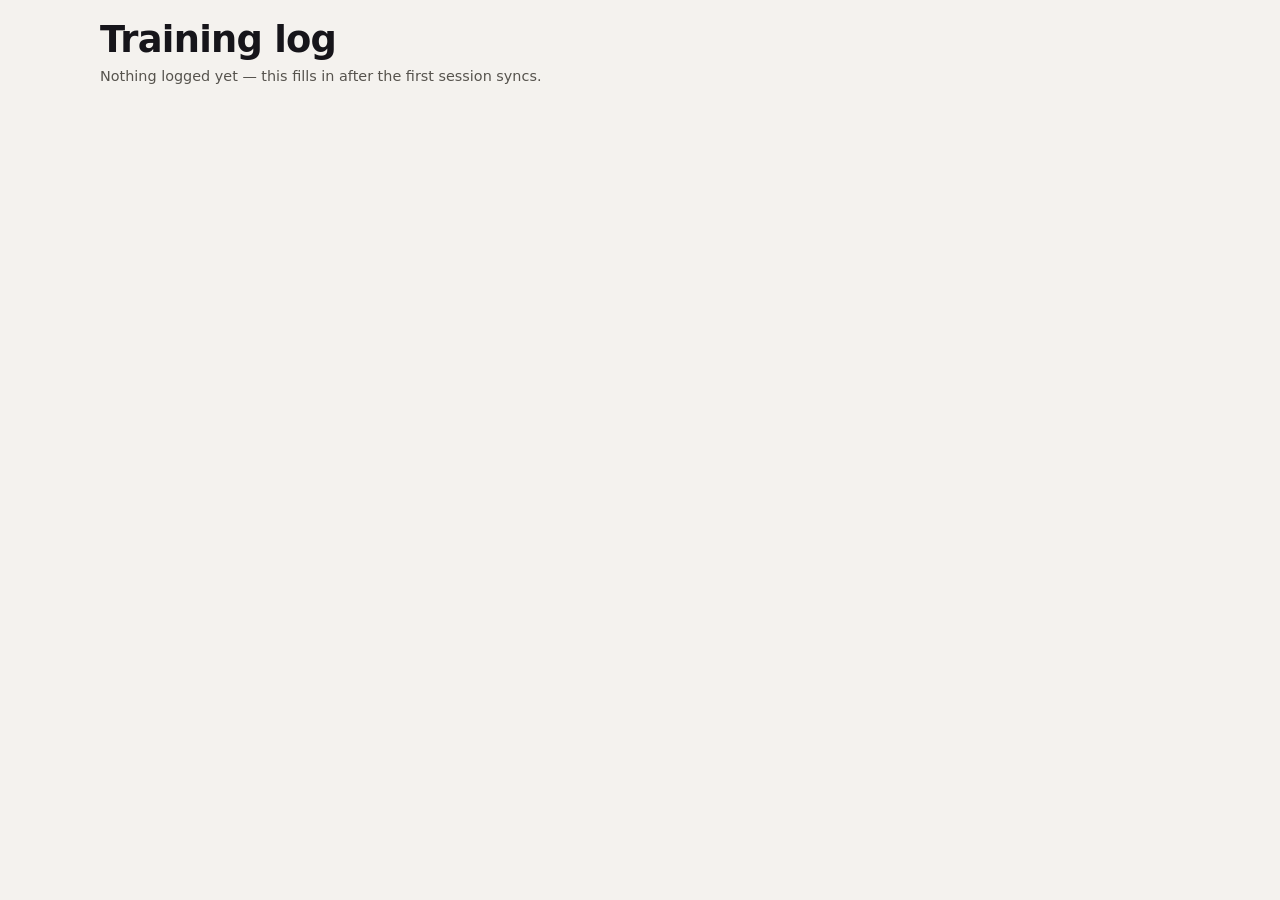
==== app/dash.html @ e2fece9b "Add a public dashboard, published from the training log The sheet answered "where is my data" but no" ====
<!doctype html>
<html lang="en" data-theme="auto">
<head>
<meta charset="utf-8">
<meta name="viewport" content="width=device-width, initial-scale=1, viewport-fit=cover">
<title>Training log</title>
<meta name="description" content="A powerlifting training log — estimated maxes, volume and consistency, updated automatically after every session.">
<meta name="theme-color" content="#0b0b0c" media="(prefers-color-scheme: dark)">
<meta name="theme-color" content="#f4f2ee" media="(prefers-color-scheme: light)">
<meta name="color-scheme" content="dark light">
<link rel="icon" href="icons/favicon-32.png" sizes="32x32">
<link rel="apple-touch-icon" href="icons/apple-touch-icon.png">
<style>
/* ==========================================================================
   dash.html — the public dashboard
   --------------------------------------------------------------------------
   Reads data/stats.json, which the training app publishes after every sync.
   Deliberately standalone: no build step, no framework, no external request,
   so it stays fast and keeps working whatever happens to the app itself.

   Tokens mirror app.css so this reads as the same product. The three series
   colours are NOT the app's status colours — they were picked and validated as
   a categorical set (lightness band, chroma floor, colourblind separation and
   contrast against the card surface, in both modes).
   ========================================================================== */
*, *::before, *::after { box-sizing: border-box; margin: 0; padding: 0; }

:root {
  --bg: #0b0b0c; --surface: #141416; --surface-2: #1d1d20; --surface-3: #26262b;
  --line: #2e2e34; --line-soft: #212126;
  --text: #f0eee9; --text-2: #a5a39e; --text-3: #6f6d69;
  --accent: #ff5a1f; --accent-wash: rgba(255,90,31,.14);
  --good: #3ddc84; --bad: #ff4d4d; --warn: #ffc53d;

  /* categorical series — validated for the dark card surface */
  --s1: #d95926;  /* squat */
  --s2: #3987e5;  /* bench */
  --s3: #d55181;  /* deadlift */

  /* sequential ramp, one hue, low→high */
  --h0: #1d1d20; --h1: #5c2410; --h2: #8f3616; --h3: #c1481d; --h4: #ff6a30;

  --r-sm: 8px; --r: 12px; --r-lg: 18px; --r-xl: 24px;
  --sans: -apple-system, BlinkMacSystemFont, "Segoe UI", Inter, Roboto, system-ui, sans-serif;
  --mono: ui-monospace, "SF Mono", SFMono-Regular, Menlo, "Roboto Mono", monospace;
  --shadow: 0 2px 6px rgba(0,0,0,.35), 0 12px 32px rgba(0,0,0,.28);
  --maxw: 1080px;
}

/* Light is a selected set of steps, not an inverted flip. */
@media (prefers-color-scheme: light) {
  :root:where(:not([data-theme="dark"])) {
    --bg: #f4f2ee; --surface: #ffffff; --surface-2: #f0ede7; --surface-3: #e4e0d8;
    --line: #d8d3c9; --line-soft: #e7e3da;
    --text: #16151a; --text-2: #56534d; --text-3: #8b8781;
    --accent: #d8410a; --accent-wash: rgba(216,65,10,.10);
    --good: #12833f; --bad: #c22020; --warn: #9a6800;
    --s1: #eb6834; --s2: #2a78d6; --s3: #c94f7c;
    --h0: #f0ede7; --h1: #f8d3c2; --h2: #f2a982; --h3: #e87243; --h4: #c9430f;
    --shadow: 0 1px 3px rgba(20,18,14,.10), 0 8px 24px rgba(20,18,14,.08);
  }
}
:root[data-theme="light"] {
  --bg: #f4f2ee; --surface: #ffffff; --surface-2: #f0ede7; --surface-3: #e4e0d8;
  --line: #d8d3c9; --line-soft: #e7e3da;
  --text: #16151a; --text-2: #56534d; --text-3: #8b8781;
  --accent: #d8410a; --accent-wash: rgba(216,65,10,.10);
  --good: #12833f; --bad: #c22020; --warn: #9a6800;
  --s1: #eb6834; --s2: #2a78d6; --s3: #c94f7c;
  --h0: #f0ede7; --h1: #f8d3c2; --h2: #f2a982; --h3: #e87243; --h4: #c9430f;
  --shadow: 0 1px 3px rgba(20,18,14,.10), 0 8px 24px rgba(20,18,14,.08);
}

body {
  font-family: var(--sans); background: var(--bg); color: var(--text);
  font-size: 16px; line-height: 1.45; min-height: 100dvh;
  -webkit-font-smoothing: antialiased;
  padding: max(20px, env(safe-area-inset-top)) 16px 64px;
}
.wrap { max-width: var(--maxw); margin: 0 auto; }

/* ---- header ---- */
.top { display: flex; align-items: flex-start; gap: 16px; flex-wrap: wrap; margin-bottom: 26px; }
.top__id { flex: 1 1 260px; min-width: 0; }
h1 { font-size: clamp(1.6rem, 5vw, 2.3rem); line-height: 1.1; letter-spacing: -.02em; font-weight: 700; }
.sub { color: var(--text-2); font-size: .9rem; margin-top: 6px; }
.controls { display: flex; gap: 8px; flex: 0 0 auto; }
.seg { display: inline-flex; background: var(--surface-2); border: 1px solid var(--line); border-radius: 999px; padding: 3px; }
.seg button {
  font: inherit; font-size: .8rem; font-weight: 600; border: 0; cursor: pointer;
  background: none; color: var(--text-2); padding: 6px 13px; border-radius: 999px;
  min-height: 34px; transition: background .15s, color .15s;
}
.seg button[aria-pressed="true"] { background: var(--accent); color: #fff; }
.seg button:focus-visible { outline: 2px solid var(--accent); outline-offset: 2px; }

/* ---- layout ---- */
.eyebrow {
  font-size: .72rem; font-weight: 700; letter-spacing: .09em; text-transform: uppercase;
  color: var(--text-3); margin: 34px 0 12px;
}
.card {
  background: var(--surface); border: 1px solid var(--line); border-radius: var(--r-lg);
  padding: 18px; box-shadow: var(--shadow);
}
.grid { display: grid; gap: 14px; }
.grid--lifts { grid-template-columns: repeat(auto-fit, minmax(210px, 1fr)); }
.grid--2 { grid-template-columns: repeat(auto-fit, minmax(300px, 1fr)); }

/* ---- hero lift tiles ---- */
.lift__head { display: flex; align-items: center; gap: 8px; margin-bottom: 2px; }
.dot { width: 10px; height: 10px; border-radius: 3px; flex: 0 0 auto; }
.lift__name { font-size: .82rem; font-weight: 650; color: var(--text-2); letter-spacing: .01em; }
.lift__val { font-family: var(--mono); font-size: clamp(2rem, 7vw, 2.6rem); font-weight: 700; letter-spacing: -.03em; line-height: 1.05; }
.lift__val small { font-size: .42em; font-weight: 600; color: var(--text-3); margin-left: 4px; letter-spacing: 0; }
.delta { display: inline-flex; align-items: center; gap: 4px; font-size: .8rem; font-weight: 650; margin-top: 4px; }
.delta--up { color: var(--good); } .delta--down { color: var(--bad); } .delta--flat { color: var(--text-3); }
.lift__foot { font-size: .74rem; color: var(--text-3); margin-top: 8px; }
.spark { margin-top: 10px; display: block; width: 100%; height: 40px; overflow: visible; }

/* ---- stats row ---- */
.stats { display: grid; grid-template-columns: repeat(auto-fit, minmax(88px, 1fr)); gap: 12px; }
.stat__k { font-size: .7rem; font-weight: 650; letter-spacing: .06em; text-transform: uppercase; color: var(--text-3); }
.stat__v { font-family: var(--mono); font-size: 1.4rem; font-weight: 700; letter-spacing: -.02em; }
.stat__s { font-size: .72rem; color: var(--text-3); }

/* ---- last session ---- */
.row-between { display: flex; align-items: baseline; justify-content: space-between; gap: 12px; flex-wrap: wrap; }
.pill {
  font-size: .72rem; font-weight: 650; padding: 3px 9px; border-radius: 999px;
  background: var(--surface-3); color: var(--text-2); white-space: nowrap;
}
.worklist { margin-top: 16px; border-top: 1px solid var(--line-soft); }
.work { display: flex; justify-content: space-between; gap: 14px; padding: 10px 0; border-bottom: 1px solid var(--line-soft); }
.work:last-child { border-bottom: 0; }
.work__n { font-weight: 600; font-size: .9rem; }
.work__d { font-family: var(--mono); font-size: .82rem; color: var(--text-2); text-align: right; }
.prs { display: flex; gap: 8px; flex-wrap: wrap; margin-top: 14px; }
.pr {
  display: inline-flex; align-items: center; gap: 6px; font-size: .8rem; font-weight: 650;
  background: var(--accent-wash); color: var(--accent); padding: 5px 11px; border-radius: 999px;
}

/* ---- charts ---- */
.chart { position: relative; }
.chart svg { display: block; width: 100%; height: auto; overflow: visible; touch-action: pan-y; }
.legend { display: flex; gap: 16px; flex-wrap: wrap; margin-bottom: 14px; }
.legend span { display: inline-flex; align-items: center; gap: 7px; font-size: .8rem; color: var(--text-2); font-weight: 600; }
.grid-line { stroke: var(--line-soft); stroke-width: 1; }
.axis { fill: var(--text-3); font-size: 11px; font-family: var(--sans); }
.axis--mono { font-family: var(--mono); }
.tip {
  position: absolute; left: 50%; top: 0; pointer-events: none; opacity: 0; transition: opacity .12s;
  background: var(--surface-3); border: 1px solid var(--line); border-radius: var(--r-sm);
  padding: 8px 11px; font-size: .78rem; box-shadow: var(--shadow); z-index: 5;
  min-width: 120px; transform: translate(-50%, -100%);
}
.tip[data-on="1"] { opacity: 1; }
.tip__t { font-weight: 700; margin-bottom: 5px; font-size: .74rem; color: var(--text-2); }
.tip__r { display: flex; align-items: center; gap: 7px; justify-content: space-between; }
.tip__r b { font-family: var(--mono); font-weight: 700; }
.crosshair { stroke: var(--text-3); stroke-width: 1; stroke-dasharray: 3 3; }

/* ---- heatmap ---- */
.heat { display: grid; grid-auto-flow: column; grid-template-rows: repeat(7, 1fr);
  gap: 3px; justify-content: start; overflow-x: auto; padding-bottom: 4px; }
.heat i { width: 100%; aspect-ratio: 1; border-radius: 3px; background: var(--h0); display: block; min-width: 11px; }
.heat__scale { display: flex; align-items: center; gap: 5px; font-size: .72rem; color: var(--text-3); margin-top: 12px; }
.heat__scale i { width: 13px; height: 13px; border-radius: 3px; display: block; }

/* ---- table ---- */
.tablewrap { overflow-x: auto; margin: 0 -18px; padding: 0 18px; }
table { border-collapse: collapse; width: 100%; font-size: .86rem; min-width: 460px; }
th, td { text-align: left; padding: 9px 10px; border-bottom: 1px solid var(--line-soft); white-space: nowrap; }
th { font-size: .7rem; text-transform: uppercase; letter-spacing: .06em; color: var(--text-3); font-weight: 700; }
td.num, th.num { text-align: right; font-family: var(--mono); }
tbody tr:last-child td { border-bottom: 0; }

.note { font-size: .78rem; color: var(--text-3); margin-top: 12px; line-height: 1.5; }
.empty { text-align: center; padding: 60px 20px; color: var(--text-2); }
footer { margin-top: 48px; padding-top: 20px; border-top: 1px solid var(--line-soft); font-size: .76rem; color: var(--text-3); line-height: 1.6; }
a { color: var(--accent); }

@media (max-width: 520px) {
  .card { padding: 15px; border-radius: var(--r); }
  .tablewrap { margin: 0 -15px; padding: 0 15px; }
}
@media (prefers-reduced-motion: reduce) { * { transition: none !important; animation: none !important; } }
</style>
</head>
<body>
<div class="wrap" id="app">
  <div class="empty">Loading…</div>
</div>

<script type="module">
/* ==========================================================================
   Rendering. Everything is derived from data/stats.json; nothing is fetched
   from anywhere else, so the page has no dependency that can rot or go down.
   ========================================================================== */

const KG_PER_LB = 0.45359237;
const LIFT_COLOR = { squat: 'var(--s1)', bench: 'var(--s2)', deadlift: 'var(--s3)' };

let DATA = null;
let unit = 'kg';   // display unit; the file is always kilos

/* ---- small helpers ---------------------------------------------------- */

const $ = (sel, root = document) => root.querySelector(sel);
const esc = (v) => String(v ?? '').replace(/[&<>"']/g, (c) => (
  { '&': '&amp;', '<': '&lt;', '>': '&gt;', '"': '&quot;', "'": '&#39;' }[c]));

const toDisplay = (kg) => (kg == null ? null : unit === 'kg' ? kg : kg / KG_PER_LB);
const fmt = (kg, dp = 1) => {
  const v = toDisplay(kg);
  if (v == null) return '—';
  return (Math.round(v * 10 ** dp) / 10 ** dp).toLocaleString(undefined, { maximumFractionDigits: dp });
};
/** Axis-sized numbers: 0, 4.6k, 18k — never "0k". */
const compact = (v) => {
  if (v == null) return '';
  if (v === 0) return '0';
  if (Math.abs(v) < 1000) return String(Math.round(v));
  if (Math.abs(v) < 10000) return `${(v / 1000).toFixed(1)}k`;
  return `${Math.round(v / 1000)}k`;
};

const fmtInt = (kg) => {
  const v = toDisplay(kg);
  return v == null ? '—' : Math.round(v).toLocaleString();
};
const dayMs = 864e5;
const parseDate = (iso) => new Date(`${iso}T00:00:00`);
const fmtDate = (iso, opts = { day: 'numeric', month: 'short' }) =>
  iso ? parseDate(iso).toLocaleDateString(undefined, opts) : '—';

function relTime(iso) {
  if (!iso) return 'never';
  const mins = Math.round((Date.now() - new Date(iso).getTime()) / 60000);
  if (mins < 2) return 'just now';
  if (mins < 60) return `${mins} minutes ago`;
  const hrs = Math.round(mins / 60);
  if (hrs < 24) return `${hrs} hour${hrs === 1 ? '' : 's'} ago`;
  const days = Math.round(hrs / 24);
  return days === 1 ? 'yesterday' : `${days} days ago`;
}

/* ---- generic chart scaffolding ---------------------------------------- */

const svgNS = 'http://www.w3.org/2000/svg';

/**
 * A viewBox sized to the container, rather than a fixed one scaled to fit.
 *
 * With a fixed viewBox and an explicit height the browser letterboxes: the chart
 * scales to the height and leaves the rest of the card empty. Measuring instead
 * means one viewBox unit is one CSS pixel, so charts fill their card, text stays
 * the size it was designed at, and nothing is stretched. render() re-runs on
 * resize to keep it true.
 */
function plotWidth(host, min = 280) {
  return Math.max(min, Math.round(host.clientWidth || 760));
}
function el(name, attrs = {}, parent = null) {
  const node = document.createElementNS(svgNS, name);
  for (const [k, v] of Object.entries(attrs)) if (v != null) node.setAttribute(k, v);
  if (parent) parent.appendChild(node);
  return node;
}

/** Nice round tick values covering [lo, hi] in about `count` steps. */
function ticks(lo, hi, count = 4) {
  if (!(hi > lo)) return [lo];
  const raw = (hi - lo) / count;
  const mag = 10 ** Math.floor(Math.log10(raw));
  const step = [1, 2, 2.5, 5, 10].map((m) => m * mag).find((s) => s >= raw) || mag * 10;
  const out = [];
  for (let t = Math.ceil(lo / step) * step; t <= hi + step * 0.001; t += step) out.push(+t.toFixed(6));
  return out;
}

/**
 * Attach a hover layer. `hit` maps a client x within the plot to an index; the
 * handler paints. Pointer events cover mouse and touch with one path.
 */
function hoverable(svg, tip, { onMove, onLeave }) {
  const handle = (e) => {
    const box = svg.getBoundingClientRect();
    const vb = svg.viewBox.baseVal;
    const x = ((e.clientX - box.left) / box.width) * vb.width;
    const y = ((e.clientY - box.top) / box.height) * vb.height;
    onMove(x, y, box);
  };
  svg.addEventListener('pointermove', handle);
  svg.addEventListener('pointerdown', handle);
  svg.addEventListener('pointerleave', () => { tip.dataset.on = '0'; onLeave?.(); });
}

function placeTip(tip, svg, box, vx, vy) {
  const vb = svg.viewBox.baseVal;
  const scale = box.width / vb.width;
  const host = tip.offsetParent?.getBoundingClientRect() || box;
  tip.dataset.on = '1';
  // The tip is centred on its anchor, so near either edge half of it would hang
  // outside the card — on a phone that means half the numbers are unreadable.
  const half = tip.offsetWidth / 2;
  const want = box.left - host.left + vx * scale;
  tip.style.left = `${Math.max(half + 4, Math.min(host.width - half - 4, want))}px`;
  tip.style.top = `${box.top - host.top + vy * scale - 12}px`;
}

/* ---- 1. hero lift tiles ---------------------------------------------- */

function liftTile(l) {
  const color = LIFT_COLOR[l.lift];
  const d = l.change28;
  const cls = d == null || Math.abs(d) < 0.05 ? 'flat' : d > 0 ? 'up' : 'down';
  const arrow = cls === 'up' ? '▲' : cls === 'down' ? '▼' : '–';
  const deltaTxt = d == null ? 'not enough history yet'
    : cls === 'flat' ? 'level over 28 days'
    : `${d > 0 ? '+' : '−'}${fmt(Math.abs(d))} ${unit} in 28 days`;

  return `<div class="card">
    <div class="lift__head"><span class="dot" style="background:${color}"></span>
      <span class="lift__name">${esc(l.label)}</span></div>
    <div class="lift__val">${l.e1rm == null ? '—' : fmt(l.e1rm, 1)}<small>${unit}</small></div>
    <div class="delta delta--${cls}"><span aria-hidden="true">${arrow}</span>
      <span>${esc(deltaTxt)}</span></div>
    ${sparkSVG(l.trend, color)}
    <div class="lift__foot">${l.tested != null
      ? `Estimated from your sets. Tested max ${fmt(l.tested)} ${unit}.`
      : 'Estimated from your logged sets.'}</div>
  </div>`;
}

function sparkSVG(trend, color) {
  const pts = (trend || []).filter((p) => !p.deload && !p.soft && p.value > 0);
  if (pts.length < 2) return '<div class="spark"></div>';
  const W = 200, H = 40, lo = Math.min(...pts.map((p) => p.value)), hi = Math.max(...pts.map((p) => p.value));
  const span = hi - lo || 1;
  const x = (i) => (i / (pts.length - 1)) * W;
  const y = (v) => H - 3 - ((v - lo) / span) * (H - 8);
  const line = pts.map((p, i) => `${i ? 'L' : 'M'}${x(i).toFixed(1)},${y(p.value).toFixed(1)}`).join(' ');
  const area = `${line} L${W},${H} L0,${H} Z`;
  return `<svg class="spark" viewBox="0 0 ${W} ${H}" preserveAspectRatio="none" aria-hidden="true">
    <path d="${area}" fill="${color}" opacity=".13"></path>
    <path d="${line}" fill="none" stroke="${color}" stroke-width="2" stroke-linecap="round" stroke-linejoin="round" vector-effect="non-scaling-stroke"></path>
  </svg>`;
}

function isoWeekKey(iso) {
  const d = parseDate(iso);
  const day = (d.getDay() + 6) % 7;          // Monday = 0
  d.setDate(d.getDate() - day);
  return d.toISOString().slice(0, 10);
}

/* ---- 2. estimated 1RM over time -------------------------------------- */

function trendChart(host) {
  const series = DATA.lifts
    .map((l) => ({ ...l, pts: (l.trend || []).filter((p) => p.value > 0) }))
    .filter((s) => s.pts.length);
  if (!series.length) { host.innerHTML = '<p class="note">No sessions logged yet.</p>'; return; }

  const all = series.flatMap((s) => s.pts);
  const dates = [...new Set(all.map((p) => p.date))].sort();
  const t0 = parseDate(dates[0]).getTime();
  const t1 = parseDate(dates[dates.length - 1]).getTime();
  const spanT = Math.max(t1 - t0, dayMs);

  // Hard estimates set the scale; a deload dip must not squash the whole axis.
  const hard = all.filter((p) => !p.deload && !p.soft);
  const pool = hard.length ? hard : all;
  const vLo = Math.min(...pool.map((p) => p.value)) * 0.94;
  const vHi = Math.max(...pool.map((p) => p.value)) * 1.04;

  const W = plotWidth(host), H = 320;
  // The right gutter holds the direct labels; on a narrow screen it has to give
  // some of that back to the plot or the lines are squeezed into half the card.
  const M = { t: 14, r: W < 420 ? 60 : 78, b: 34, l: W < 420 ? 34 : 46 };
  const px = (iso) => M.l + ((parseDate(iso).getTime() - t0) / spanT) * (W - M.l - M.r);
  const py = (v) => M.t + (1 - (v - vLo) / (vHi - vLo)) * (H - M.t - M.b);

  const svg = el('svg', { viewBox: `0 0 ${W} ${H}`, role: 'img',
    'aria-label': `Estimated one-rep max over time for ${series.map((s) => s.label).join(', ')}, in kilograms.` });

  // y grid + labels
  for (const t of ticks(vLo, vHi, 6)) {
    el('line', { x1: M.l, x2: W - M.r, y1: py(t), y2: py(t), class: 'grid-line' }, svg);
    const lab = el('text', { x: M.l - 8, y: py(t) + 4, class: 'axis axis--mono', 'text-anchor': 'end' }, svg);
    lab.textContent = Math.round(toDisplay(t));
  }
  // x labels: first, last, and a middle one
  const xLabels = dates.length > 2 ? [dates[0], dates[Math.floor(dates.length / 2)], dates[dates.length - 1]] : dates;
  for (const d of xLabels) {
    const lab = el('text', { x: px(d), y: H - 12, class: 'axis', 'text-anchor': 'middle' }, svg);
    lab.textContent = fmtDate(d);
  }

  const endLabels = [];
  for (const s of series) {
    const color = LIFT_COLOR[s.lift];
    const path = s.pts.map((p, i) => `${i ? 'L' : 'M'}${px(p.date).toFixed(1)},${py(p.value).toFixed(1)}`).join(' ');
    el('path', { d: path, fill: 'none', stroke: color, 'stroke-width': 2,
      'stroke-linecap': 'round', 'stroke-linejoin': 'round', 'vector-effect': 'non-scaling-stroke' }, svg);

    // A hollow marker means "the app does not fully trust this estimate" —
    // a deload week, or a set too high-rep to extrapolate from.
    for (const p of s.pts) {
      const soft = p.deload || p.soft;
      el('circle', {
        cx: px(p.date), cy: py(p.value), r: soft ? 3 : 4,
        fill: soft ? 'var(--surface)' : color, stroke: color, 'stroke-width': 2,
      }, svg);
    }

    // Direct labels: identity never rests on colour alone.
    const last = s.pts[s.pts.length - 1];
    endLabels.push({ y: py(last.value), x: px(last.date) + 10, text: s.label, color });
  }

  // Two lifts finishing at a similar estimate would otherwise print their names
  // over each other; nudge them apart, keeping their order.
  endLabels.sort((a, b) => a.y - b.y);
  for (let i = 1; i < endLabels.length; i++) {
    const gap = endLabels[i].y - endLabels[i - 1].y;
    if (gap < 15) endLabels[i].y = endLabels[i - 1].y + 15;
  }
  for (const l of endLabels) {
    const name = el('text', { x: l.x, y: l.y + 4, class: 'axis', fill: l.color, style: 'font-weight:700' }, svg);
    name.textContent = l.text;
  }

  const cross = el('line', { class: 'crosshair', y1: M.t, y2: H - M.b, opacity: 0 }, svg);
  const tip = document.createElement('div');
  tip.className = 'tip';
  host.append(svg, tip);

  hoverable(svg, tip, {
    onMove(vx, vy, box) {
      let best = dates[0], bd = Infinity;
      for (const d of dates) { const dist = Math.abs(px(d) - vx); if (dist < bd) { bd = dist; best = d; } }
      cross.setAttribute('x1', px(best)); cross.setAttribute('x2', px(best)); cross.setAttribute('opacity', 1);
      const rows = series.map((s) => {
        const p = s.pts.find((q) => q.date === best);
        return p ? `<div class="tip__r"><span style="display:inline-flex;align-items:center;gap:6px">
          <span class="dot" style="background:${LIFT_COLOR[s.lift]}"></span>${esc(s.label)}</span>
          <b>${fmt(p.value)}${p.deload || p.soft ? '*' : ''}</b></div>` : '';
      }).join('');
      tip.innerHTML = `<div class="tip__t">${esc(fmtDate(best, { day: 'numeric', month: 'short', year: 'numeric' }))}</div>${rows || '<div class="tip__r">no lifts</div>'}`;
      placeTip(tip, svg, box, px(best), M.t);
    },
    onLeave() { cross.setAttribute('opacity', 0); },
  });

  const soft = all.some((p) => p.deload || p.soft);
  if (soft) {
    const n = document.createElement('p');
    n.className = 'note';
    n.textContent = 'Hollow points are estimates the app does not fully trust — a deload week, '
      + 'or a set with too many reps to extrapolate a single-rep max from. They are plotted for '
      + 'completeness but excluded from the headline numbers above.';
    host.appendChild(n);
  }
}

/* ---- 3. weekly volume ------------------------------------------------- */

function volumeChart(host) {
  const byWeek = new Map();
  for (const s of DATA.sessions) {
    const k = isoWeekKey(s.date);
    const w = byWeek.get(k) || { week: k, tonnage: 0, sessions: 0, deload: true };
    w.tonnage += s.tonnage || 0;
    w.sessions += 1;
    if (s.phase !== 'deload') w.deload = false;
    byWeek.set(k, w);
  }
  const weeks = [...byWeek.values()].sort((a, b) => (a.week < b.week ? -1 : 1)).slice(-18);
  if (!weeks.length) { host.innerHTML = '<p class="note">No sessions logged yet.</p>'; return; }

  const hi = Math.max(...weeks.map((w) => w.tonnage)) * 1.08 || 1;
  const W = plotWidth(host), H = 240, M = { t: 12, r: 12, b: 34, l: 52 };
  const bw = (W - M.l - M.r) / weeks.length;
  const py = (v) => M.t + (1 - v / hi) * (H - M.t - M.b);

  const svg = el('svg', { viewBox: `0 0 ${W} ${H}`, role: 'img',
    'aria-label': 'Total weight lifted per week.' });

  for (const t of ticks(0, hi, 3)) {
    el('line', { x1: M.l, x2: W - M.r, y1: py(t), y2: py(t), class: 'grid-line' }, svg);
    const lab = el('text', { x: M.l - 8, y: py(t) + 4, class: 'axis axis--mono', 'text-anchor': 'end' }, svg);
    lab.textContent = compact(toDisplay(t));
  }

  const tip = document.createElement('div');
  tip.className = 'tip';
  const bars = [];
  weeks.forEach((w, i) => {
    // 2px of surface between neighbouring bars, and a rounded data-end.
    const x = M.l + i * bw + 1;
    const wd = Math.max(bw - 2, 1);
    const y = py(w.tonnage);
    const h = Math.max(H - M.b - y, 2);
    const r = el('rect', {
      x, y, width: wd, height: h, rx: Math.min(4, wd / 2),
      fill: w.deload ? 'var(--surface-3)' : 'var(--accent)',
      stroke: w.deload ? 'var(--line)' : 'none', 'stroke-width': w.deload ? 1 : 0,
    }, svg);
    bars.push({ ...w, x: x + wd / 2, y, rect: r });
  });

  // Draw right-to-left so the most recent week always gets its label, and drop
  // any that would crowd the one already placed.
  let lastX = Infinity;
  for (let i = weeks.length - 1; i >= 0; i--) {
    const x = M.l + i * bw + bw / 2;
    if (lastX - x < 62) continue;
    lastX = x;
    const lab = el('text', { x, y: H - 12, class: 'axis', 'text-anchor': 'middle' }, svg);
    lab.textContent = fmtDate(weeks[i].week);
  }

  host.append(svg, tip);
  hoverable(svg, tip, {
    onMove(vx, vy, box) {
      let best = bars[0], bd = Infinity;
      for (const b of bars) { const d = Math.abs(b.x - vx); if (d < bd) { bd = d; best = b; } }
      for (const b of bars) b.rect.setAttribute('opacity', b === best ? 1 : 0.55);
      tip.innerHTML = `<div class="tip__t">Week of ${esc(fmtDate(best.week, { day: 'numeric', month: 'short' }))}</div>
        <div class="tip__r"><span>Volume</span><b>${fmtInt(best.tonnage)} ${unit}</b></div>
        <div class="tip__r"><span>Sessions</span><b>${best.sessions}</b></div>
        ${best.deload ? '<div class="tip__r"><span>Deload week</span></div>' : ''}`;
      placeTip(tip, svg, box, best.x, best.y);
    },
    onLeave() { for (const b of bars) b.rect.setAttribute('opacity', 1); },
  });

  if (weeks.some((w) => w.deload)) {
    const n = document.createElement('p');
    n.className = 'note';
    n.textContent = 'Outlined bars are deload weeks — deliberately light, not a drop-off.';
    host.appendChild(n);
  }
}

/* ---- 4. consistency heatmap ------------------------------------------ */

function heatmap(host) {
  const counts = new Map();
  for (const s of DATA.sessions) counts.set(s.date, (counts.get(s.date) || 0) + 1);

  // Fixed cell size, variable span: stretching cells to fill the card turns a
  // heatmap into a wall of blocks. Instead, show as many weeks of history as the
  // card has room for — a year on a laptop, a few months on a phone.
  const CELL = 14, GAP = 3;
  const WEEKS = Math.max(12, Math.min(53, Math.floor(((host.clientWidth || 700) + GAP) / (CELL + GAP))));
  const end = new Date();
  end.setHours(0, 0, 0, 0);
  end.setDate(end.getDate() + ((7 - ((end.getDay() + 6) % 7)) % 7));   // to Sunday
  const start = new Date(end.getTime() - (WEEKS * 7 - 1) * dayMs);

  const grid = document.createElement('div');
  grid.className = 'heat';
  grid.style.gridAutoColumns = `${CELL}px`;
  grid.setAttribute('role', 'img');
  grid.setAttribute('aria-label', `Training days over the last ${WEEKS} weeks.`);

  const tip = document.createElement('div');
  tip.className = 'tip';
  let trained = 0;

  for (let t = start.getTime(); t <= end.getTime(); t += dayMs) {
    const d = new Date(t);
    const iso = `${d.getFullYear()}-${String(d.getMonth() + 1).padStart(2, '0')}-${String(d.getDate()).padStart(2, '0')}`;
    const n = counts.get(iso) || 0;
    if (n) trained++;
    const cell = document.createElement('i');
    // Steps skip h1: one session a day is the norm here, so it needs to read as
    // clearly "trained" rather than as a barely-there tint next to a rest day.
    cell.style.background = n === 0 ? 'var(--h0)' : `var(--h${Math.min(n + 1, 4)})`;
    cell.dataset.iso = iso;
    cell.dataset.n = n;
    grid.appendChild(cell);
  }

  grid.addEventListener('pointermove', (e) => {
    const cell = e.target.closest('i');
    if (!cell) { tip.dataset.on = '0'; return; }
    const n = +cell.dataset.n;
    tip.innerHTML = `<div class="tip__t">${esc(fmtDate(cell.dataset.iso, { weekday: 'short', day: 'numeric', month: 'short' }))}</div>
      <div class="tip__r"><span>${n ? `${n} session${n === 1 ? '' : 's'}` : 'Rest'}</span></div>`;
    tip.dataset.on = '1';
    const box = cell.getBoundingClientRect();
    const host2 = tip.offsetParent.getBoundingClientRect();
    const half = tip.offsetWidth / 2;
    const want = box.left - host2.left + box.width / 2;
    tip.style.left = `${Math.max(half + 4, Math.min(host2.width - half - 4, want))}px`;
    tip.style.top = `${box.top - host2.top - 6}px`;
  });
  grid.addEventListener('pointerleave', () => { tip.dataset.on = '0'; });

  const scale = document.createElement('div');
  scale.className = 'heat__scale';
  scale.innerHTML = `<span>${trained} training days in ${WEEKS} weeks</span>
    <span style="margin-left:auto">Rest</span>
    <i style="background:var(--h0)"></i><i style="background:var(--h2)"></i>
    <i style="background:var(--h3)"></i><i style="background:var(--h4)"></i>
    <span>Busy</span>`;

  host.append(grid, tip, scale);
}

/* ---- 5. RPE calibration ---------------------------------------------- */

function rpeChart(host) {
  // Per-session this line is unreadable noise — a hard single and a back-off set
  // swing the average around for reasons that say nothing about calibration.
  // Weekly means keep the signal (am I working at the prescribed effort?) and
  // drop the jitter.
  const weeks = new Map();
  for (const s of DATA.sessions) {
    if (s.avgRPE == null || s.avgTargetRPE == null) continue;
    const k = isoWeekKey(s.date);
    const w = weeks.get(k) || { date: k, label: null, a: 0, t: 0, n: 0 };
    w.a += s.avgRPE; w.t += s.avgTargetRPE; w.n += 1;
    weeks.set(k, w);
  }
  const pts = [...weeks.values()]
    .sort((a, b) => (a.date < b.date ? -1 : 1))
    .map((w) => ({
      date: w.date,
      label: `Week of ${fmtDate(w.date)}`,
      sessions: w.n,
      avgRPE: w.a / w.n,
      avgTargetRPE: w.t / w.n,
    }));
  if (pts.length < 2) { host.innerHTML = '<p class="note">Needs a couple more weeks of sessions with RPE logged.</p>'; return; }

  const lo = Math.min(...pts.flatMap((p) => [p.avgRPE, p.avgTargetRPE])) - 0.4;
  const hi = Math.max(...pts.flatMap((p) => [p.avgRPE, p.avgTargetRPE])) + 0.4;
  const W = plotWidth(host), H = 220, M = { t: 12, r: W < 420 ? 68 : 84, b: 34, l: 32 };
  const px = (i) => M.l + (pts.length === 1 ? 0.5 : i / (pts.length - 1)) * (W - M.l - M.r);
  const py = (v) => M.t + (1 - (v - lo) / (hi - lo)) * (H - M.t - M.b);

  const svg = el('svg', { viewBox: `0 0 ${W} ${H}`, role: 'img',
    'aria-label': 'Average RPE actually recorded against the RPE prescribed, per session.' });

  for (const t of ticks(lo, hi, 4)) {
    el('line', { x1: M.l, x2: W - M.r, y1: py(t), y2: py(t), class: 'grid-line' }, svg);
    const lab = el('text', { x: M.l - 8, y: py(t) + 4, class: 'axis axis--mono', 'text-anchor': 'end' }, svg);
    lab.textContent = t.toFixed(1);
  }

  // Prescribed is a reference, not a competing entity, so it is a neutral dashed
  // line rather than a second colour.
  const ref = pts.map((p, i) => `${i ? 'L' : 'M'}${px(i).toFixed(1)},${py(p.avgTargetRPE).toFixed(1)}`).join(' ');
  el('path', { d: ref, fill: 'none', stroke: 'var(--text-3)', 'stroke-width': 2,
    'stroke-dasharray': '5 4', 'vector-effect': 'non-scaling-stroke' }, svg);
  const lastP = pts[pts.length - 1];
  // The two lines converge by design when calibration is good, so their labels
  // have to be positioned as a pair rather than each at its own line's height.
  let yRef = py(lastP.avgTargetRPE);
  let yAct = py(lastP.avgRPE);
  if (Math.abs(yRef - yAct) < 15) {
    const mid = (yRef + yAct) / 2;
    if (lastP.avgRPE >= lastP.avgTargetRPE) { yAct = mid - 8; yRef = mid + 8; }
    else { yRef = mid - 8; yAct = mid + 8; }
  }
  const refLab = el('text', { x: px(pts.length - 1) + 10, y: yRef + 4,
    class: 'axis', fill: 'var(--text-3)', style: 'font-weight:700' }, svg);
  refLab.textContent = 'Prescribed';

  const line = pts.map((p, i) => `${i ? 'L' : 'M'}${px(i).toFixed(1)},${py(p.avgRPE).toFixed(1)}`).join(' ');
  el('path', { d: line, fill: 'none', stroke: 'var(--accent)', 'stroke-width': 2,
    'stroke-linecap': 'round', 'stroke-linejoin': 'round', 'vector-effect': 'non-scaling-stroke' }, svg);
  for (const [i, p] of pts.entries()) {
    el('circle', { cx: px(i), cy: py(p.avgRPE), r: 4, fill: 'var(--accent)',
      stroke: 'var(--surface)', 'stroke-width': 2 }, svg);
  }
  const actLab = el('text', { x: px(pts.length - 1) + 10, y: yAct + 4,
    class: 'axis', fill: 'var(--accent)', style: 'font-weight:700' }, svg);
  actLab.textContent = 'Actual';

  const cross = el('line', { class: 'crosshair', y1: M.t, y2: H - M.b, opacity: 0 }, svg);
  const tip = document.createElement('div');
  tip.className = 'tip';
  host.append(svg, tip);

  hoverable(svg, tip, {
    onMove(vx, vy, box) {
      let bi = 0, bd = Infinity;
      pts.forEach((p, i) => { const d = Math.abs(px(i) - vx); if (d < bd) { bd = d; bi = i; } });
      const p = pts[bi];
      cross.setAttribute('x1', px(bi)); cross.setAttribute('x2', px(bi)); cross.setAttribute('opacity', 1);
      const gap = p.avgRPE - p.avgTargetRPE;
      tip.innerHTML = `<div class="tip__t">${esc(p.label || fmtDate(p.date))}</div>
        <div class="tip__r"><span>Sessions</span><b>${p.sessions}</b></div>
        <div class="tip__r"><span>Actual</span><b>${p.avgRPE.toFixed(1)}</b></div>
        <div class="tip__r"><span>Prescribed</span><b>${p.avgTargetRPE.toFixed(1)}</b></div>
        <div class="tip__r"><span>${gap > 0.05 ? 'Harder than planned' : gap < -0.05 ? 'Easier than planned' : 'On target'}</span>
        <b>${gap > 0 ? '+' : ''}${gap.toFixed(1)}</b></div>`;
      placeTip(tip, svg, box, px(bi), M.t);
    },
    onLeave() { cross.setAttribute('opacity', 0); },
  });

  const avgGap = pts.reduce((n, p) => n + (p.avgRPE - p.avgTargetRPE), 0) / pts.length;
  const n = document.createElement('p');
  n.className = 'note';
  n.textContent = 'One point per week. ' + (Math.abs(avgGap) < 0.25
    ? `Well calibrated — sessions average ${avgGap >= 0 ? '+' : ''}${avgGap.toFixed(2)} RPE against what was prescribed.`
    : avgGap > 0
      ? `Sessions run ${avgGap.toFixed(2)} RPE harder than prescribed on average — the loads may be running ahead of the plan.`
      : `Sessions run ${Math.abs(avgGap).toFixed(2)} RPE easier than prescribed on average — there may be room to add weight.`);
  host.appendChild(n);
}

/* ---- 6. render ------------------------------------------------------- */

function render() {
  const app = $('#app');
  const t = DATA.totals || {};
  const name = DATA.athlete?.firstName;

  if (!t.sessions) {
    app.innerHTML = `<div class="top"><div class="top__id"><h1>${esc(name ? `${name}'s training log` : 'Training log')}</h1>
      <p class="sub">Nothing logged yet — this fills in after the first session syncs.</p></div></div>`;
    return;
  }

  const totalE1rm = DATA.lifts.reduce((n, l) => n + (l.e1rm || 0), 0);
  const weeks = t.firstDate ? Math.max(1, Math.round((parseDate(t.lastDate) - parseDate(t.firstDate)) / dayMs / 7)) : 1;
  const ls = DATA.lastSession;

  app.innerHTML = `
    <div class="top">
      <div class="top__id">
        <h1>${esc(name ? `${name}'s training log` : 'Training log')}</h1>
        <p class="sub">${t.sessions} sessions since ${esc(fmtDate(t.firstDate, { month: 'long', year: 'numeric' }))}
          · updated ${esc(relTime(DATA.generatedAt))}</p>
      </div>
      <div class="controls">
        <div class="seg" role="group" aria-label="Units">
          <button data-unit="kg" aria-pressed="${unit === 'kg'}">kg</button>
          <button data-unit="lb" aria-pressed="${unit === 'lb'}">lb</button>
        </div>
        <div class="seg" role="group" aria-label="Theme">
          <button data-theme="dark" aria-pressed="false" title="Dark">Dark</button>
          <button data-theme="light" aria-pressed="false" title="Light">Light</button>
        </div>
      </div>
    </div>

    <div class="grid grid--lifts">
      ${DATA.lifts.map(liftTile).join('')}
      <div class="card">
        <div class="lift__head"><span class="dot" style="background:var(--text-3)"></span>
          <span class="lift__name">Estimated total</span></div>
        <div class="lift__val">${fmt(totalE1rm, 0)}<small>${unit}</small></div>
        <div class="delta delta--flat"><span>squat + bench + deadlift</span></div>
        <div class="lift__foot">${t.sessions} sessions over ${weeks} weeks ·
          ${fmtInt(t.tonnage)} ${unit} lifted in total · ${t.reps.toLocaleString()} reps.</div>
      </div>
    </div>

    <div class="eyebrow">Last session</div>
    <div class="card">
      <div class="row-between">
        <div><b>${esc(ls.label || 'Session')}</b>
          <div class="sub">${esc(fmtDate(ls.date, { weekday: 'long', day: 'numeric', month: 'long' }))}</div></div>
        ${ls.phase === 'deload' ? '<span class="pill">Deload</span>' : ''}
      </div>
      <div class="stats" style="margin-top:16px">
        <div><div class="stat__k">Sets</div><div class="stat__v">${ls.sets}</div><div class="stat__s">${ls.reps} reps</div></div>
        <div><div class="stat__k">Volume</div><div class="stat__v">${fmtInt(ls.tonnage)}</div><div class="stat__s">${unit} lifted</div></div>
        ${ls.avgRPE != null ? `<div><div class="stat__k">Avg RPE</div><div class="stat__v">${ls.avgRPE.toFixed(1)}</div>
          ${ls.avgTargetRPE != null ? `<div class="stat__s">${ls.avgTargetRPE.toFixed(1)} prescribed</div>` : ''}</div>` : ''}
        ${ls.minutes ? `<div><div class="stat__k">Time</div><div class="stat__v">${ls.minutes}</div><div class="stat__s">minutes</div></div>` : ''}
      </div>
      ${ls.prs?.length ? `<div class="prs">${ls.prs.map((p) =>
        `<span class="pr">🏆 ${esc(p.exercise)} +${fmt(p.gain)} ${unit}</span>`).join('')}</div>` : ''}
      <div class="worklist">${(ls.lifts || []).map((w) =>
        `<div class="work"><span class="work__n">${esc(w.exercise)}</span>
          <span class="work__d">${esc(w.detail)}</span></div>`).join('')}</div>
      <p class="note">Loads as recorded, in ${esc(ls.unit || 'kg')}.</p>
    </div>

    <div class="eyebrow">Estimated one-rep max</div>
    <div class="card">
      <div class="legend">${DATA.lifts.map((l) =>
        `<span><span class="dot" style="background:${LIFT_COLOR[l.lift]}"></span>${esc(l.label)}</span>`).join('')}</div>
      <div class="chart" id="ch-trend"></div>
    </div>

    <div class="grid grid--2" style="margin-top:14px">
      <div>
        <div class="eyebrow" style="margin-top:20px">Weekly volume</div>
        <div class="card"><div class="chart" id="ch-vol"></div></div>
      </div>
      <div>
        <div class="eyebrow" style="margin-top:20px">Effort against the plan</div>
        <div class="card"><div class="chart" id="ch-rpe"></div></div>
      </div>
    </div>

    <div class="eyebrow">Consistency</div>
    <div class="card"><div class="chart" id="ch-heat"></div></div>

    <div class="eyebrow">Best estimated max per lift</div>
    <div class="card">
      <div class="tablewrap"><table>
        <thead><tr><th>Exercise</th><th class="num">Est. 1RM</th><th class="num">From</th><th>When</th></tr></thead>
        <tbody>${DATA.prs.map((p) => `<tr>
          <td>${esc(p.exercise)}</td>
          <td class="num">${fmt(p.e1rm)} ${unit}</td>
          <td class="num">${fmt(p.load)}×${p.reps}@${p.rpe}</td>
          <td>${esc(fmtDate(p.date, { day: 'numeric', month: 'short', year: 'numeric' }))}</td>
        </tr>`).join('')}</tbody>
      </table></div>
      <p class="note">Estimated from sets of six reps or fewer, where an RPE was recorded — the only
        sets a single-rep max can honestly be extrapolated from.</p>
    </div>

    ${DATA.bodyweight?.length > 1 ? `<div class="eyebrow">Bodyweight</div>
      <div class="card"><div class="chart" id="ch-bw"></div></div>` : ''}

    <footer>
      Generated automatically from my training log after every session — the numbers here are
      whatever I actually lifted, including the bad days.
      Built with <a href="./">Powerlifter</a>, an RPE-driven program tracker following
      Eric Helms' <em>Muscle &amp; Strength Pyramid</em>.
      <br>Last updated ${esc(new Date(DATA.generatedAt).toLocaleString())}.
    </footer>`;

  trendChart($('#ch-trend'));
  volumeChart($('#ch-vol'));
  rpeChart($('#ch-rpe'));
  heatmap($('#ch-heat'));
  if ($('#ch-bw')) bodyweightChart($('#ch-bw'));
  wireControls();
}

function bodyweightChart(host) {
  const pts = DATA.bodyweight.filter((b) => b.kg > 0);
  const lo = Math.min(...pts.map((p) => p.kg)) * 0.985;
  const hi = Math.max(...pts.map((p) => p.kg)) * 1.015;
  const t0 = parseDate(pts[0].date).getTime();
  const spanT = Math.max(parseDate(pts[pts.length - 1].date).getTime() - t0, dayMs);
  const W = plotWidth(host), H = 200, M = { t: 12, r: 16, b: 32, l: 46 };
  const px = (iso) => M.l + ((parseDate(iso).getTime() - t0) / spanT) * (W - M.l - M.r);
  const py = (v) => M.t + (1 - (v - lo) / (hi - lo)) * (H - M.t - M.b);

  const svg = el('svg', { viewBox: `0 0 ${W} ${H}`, role: 'img',
    'aria-label': 'Bodyweight over time.' });
  for (const t of ticks(lo, hi, 3)) {
    el('line', { x1: M.l, x2: W - M.r, y1: py(t), y2: py(t), class: 'grid-line' }, svg);
    const lab = el('text', { x: M.l - 8, y: py(t) + 4, class: 'axis axis--mono', 'text-anchor': 'end' }, svg);
    lab.textContent = fmt(t, 1);
  }
  const xl = pts.length > 2 ? [pts[0], pts[Math.floor(pts.length / 2)], pts[pts.length - 1]] : pts;
  for (const p of xl) {
    const lab = el('text', { x: px(p.date), y: H - 10, class: 'axis', 'text-anchor': 'middle' }, svg);
    lab.textContent = fmtDate(p.date);
  }

  const line = pts.map((p, i) => `${i ? 'L' : 'M'}${px(p.date).toFixed(1)},${py(p.kg).toFixed(1)}`).join(' ');
  el('path', { d: `${line} L${px(pts[pts.length - 1].date)},${H - M.b} L${px(pts[0].date)},${H - M.b} Z`,
    fill: 'var(--accent)', opacity: 0.12 }, svg);
  el('path', { d: line, fill: 'none', stroke: 'var(--accent)', 'stroke-width': 2,
    'stroke-linecap': 'round', 'vector-effect': 'non-scaling-stroke' }, svg);
  for (const p of pts) el('circle', { cx: px(p.date), cy: py(p.kg), r: 4,
    fill: 'var(--accent)', stroke: 'var(--surface)', 'stroke-width': 2 }, svg);

  const tip = document.createElement('div');
  tip.className = 'tip';
  host.append(svg, tip);
  hoverable(svg, tip, {
    onMove(vx, vy, box) {
      let best = pts[0], bd = Infinity;
      for (const p of pts) { const d = Math.abs(px(p.date) - vx); if (d < bd) { bd = d; best = p; } }
      tip.innerHTML = `<div class="tip__t">${esc(fmtDate(best.date, { day: 'numeric', month: 'short', year: 'numeric' }))}</div>
        <div class="tip__r"><span>Bodyweight</span><b>${fmt(best.kg)} ${unit}</b></div>`;
      placeTip(tip, svg, box, px(best.date), py(best.kg));
    },
  });
}

/**
 * Re-measure on resize. Guarded on width: mobile browsers fire resize when the
 * URL bar hides, and re-rendering the whole page mid-scroll is both wasteful
 * and visibly janky.
 */
let lastWidth = window.innerWidth;
let resizeTimer = null;
window.addEventListener('resize', () => {
  if (window.innerWidth === lastWidth) return;
  lastWidth = window.innerWidth;
  clearTimeout(resizeTimer);
  resizeTimer = setTimeout(() => { if (DATA) render(); }, 160);
});

function wireControls() {
  for (const b of document.querySelectorAll('[data-unit]')) {
    b.onclick = () => { unit = b.dataset.unit; localStorage.setItem('dash:unit', unit); render(); };
  }
  const cur = document.documentElement.dataset.theme;
  for (const b of document.querySelectorAll('[data-theme]')) {
    b.setAttribute('aria-pressed', String(cur === b.dataset.theme));
    b.onclick = () => {
      const next = cur === b.dataset.theme ? 'auto' : b.dataset.theme;
      document.documentElement.dataset.theme = next;
      localStorage.setItem('dash:theme', next);
      render();
    };
  }
}

/* ---- boot ------------------------------------------------------------ */

try {
  unit = localStorage.getItem('dash:unit') || 'kg';
  document.documentElement.dataset.theme = localStorage.getItem('dash:theme') || 'auto';
} catch (e) { /* private browsing; defaults are fine */ }

try {
  // Cache-busted: the whole point of this page is that it is current.
  const res = await fetch(`./data/stats.json?t=${Date.now()}`, { cache: 'no-store' });
  if (!res.ok) throw new Error(`HTTP ${res.status}`);
  DATA = await res.json();
  if (!DATA.lifts) throw new Error('unexpected shape');
  render();
} catch (err) {
  $('#app').innerHTML = `<div class="empty"><h1 style="font-size:1.3rem;margin-bottom:10px">Nothing to show yet</h1>
    <p class="sub">The stats file could not be read (${esc(err.message)}).
    It appears once the training app has synced at least once.</p></div>`;
}
</script>
</body>
</html>
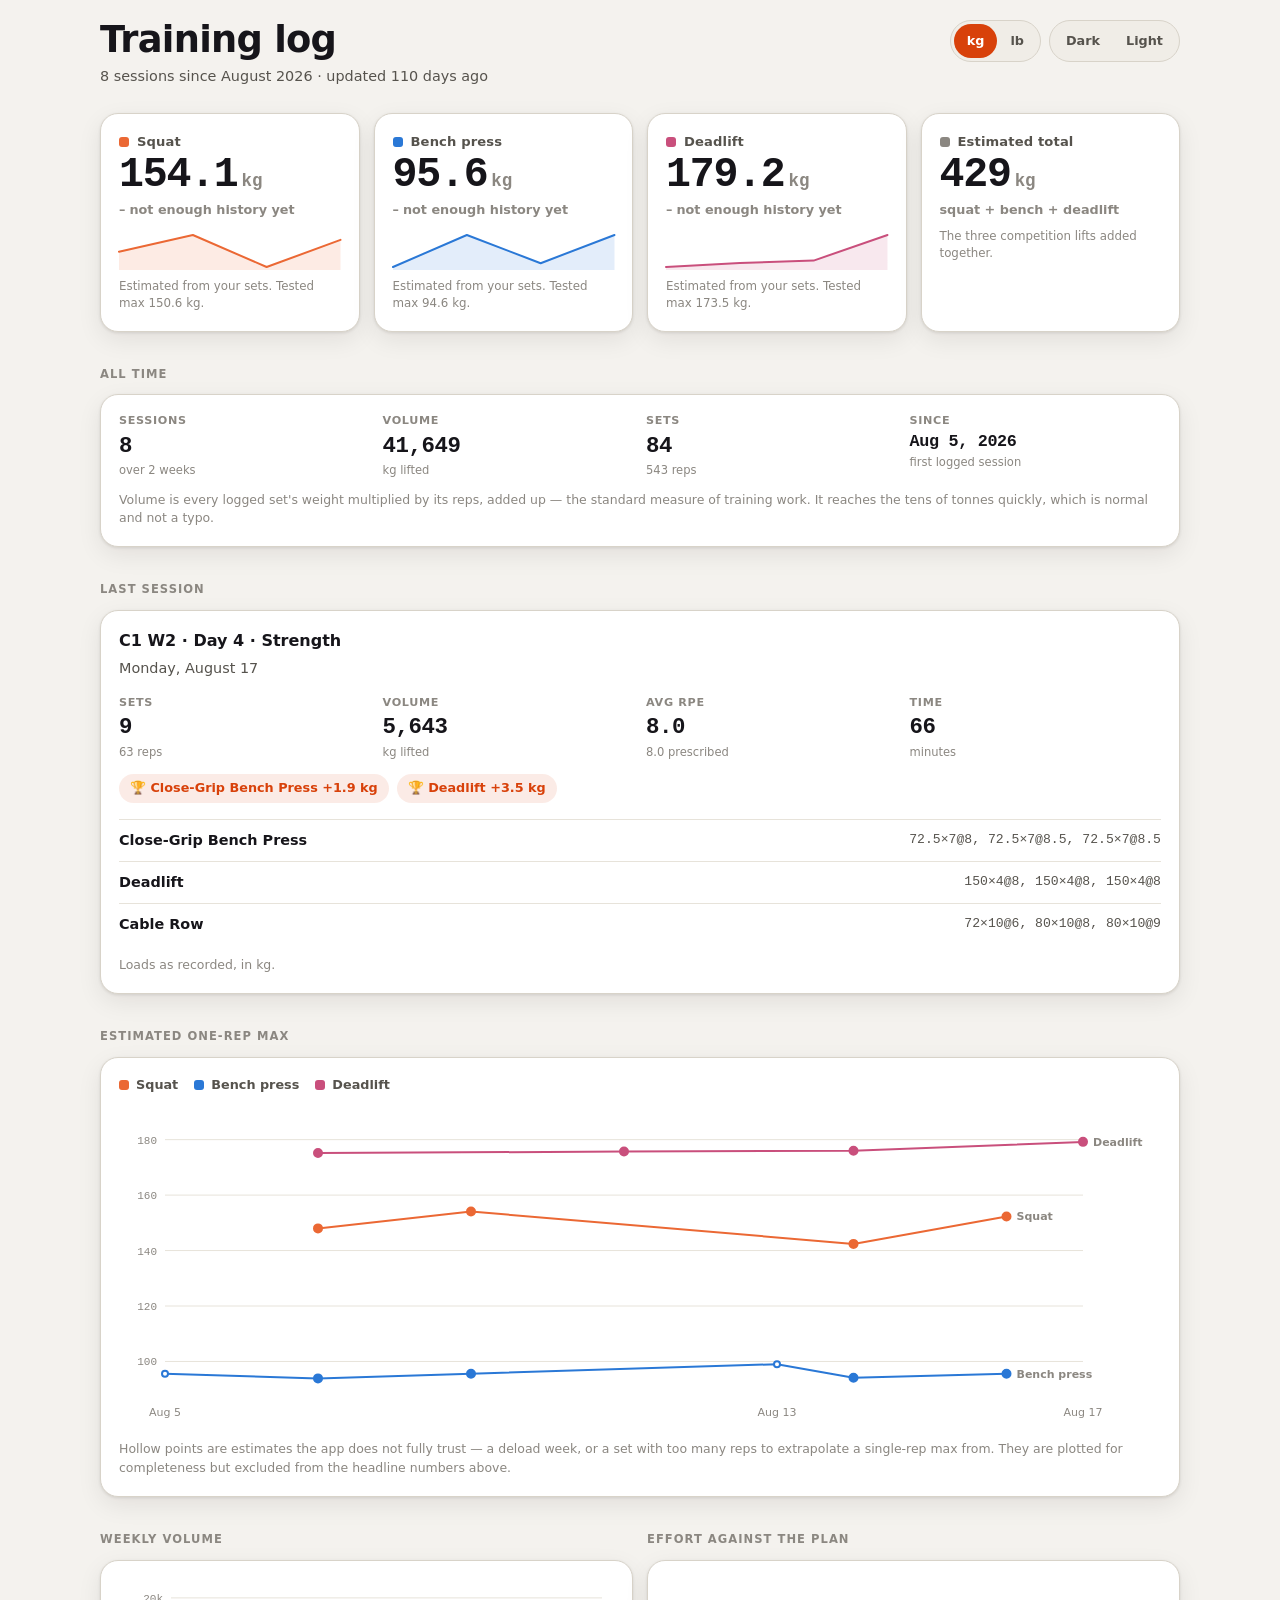
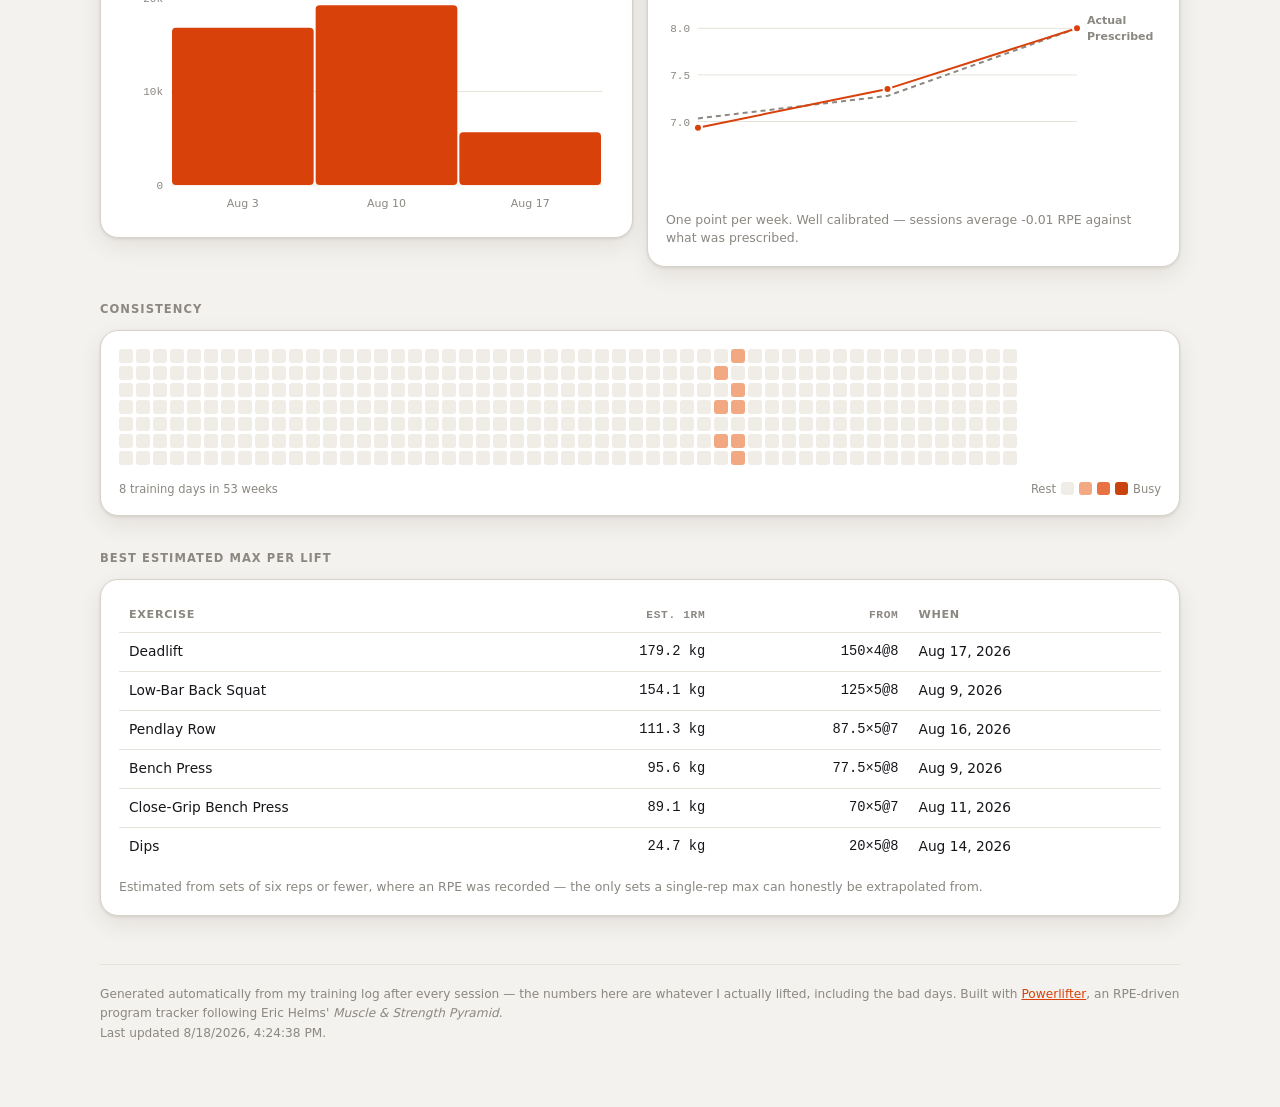
==== commit c38cce13: "Label the all-time totals instead of running them into one sentence The Estimated total tile ended w" ====
--- a/app/dash.html
+++ b/app/dash.html
@@ -761,9 +761,25 @@
           <span class="lift__name">Estimated total</span></div>
         <div class="lift__val">${fmt(totalE1rm, 0)}<small>${unit}</small></div>
         <div class="delta delta--flat"><span>squat + bench + deadlift</span></div>
-        <div class="lift__foot">${t.sessions} sessions over ${weeks} weeks ·
-          ${fmtInt(t.tonnage)} ${unit} lifted in total · ${t.reps.toLocaleString()} reps.</div>
+        <div class="lift__foot">The three competition lifts added together.</div>
       </div>
+    </div>
+
+    <div class="eyebrow">All time</div>
+    <div class="card">
+      <div class="stats">
+        <div><div class="stat__k">Sessions</div><div class="stat__v">${t.sessions.toLocaleString()}</div>
+          <div class="stat__s">over ${weeks} week${weeks === 1 ? '' : 's'}</div></div>
+        <div><div class="stat__k">Volume</div><div class="stat__v">${fmtInt(t.tonnage)}</div>
+          <div class="stat__s">${unit} lifted</div></div>
+        <div><div class="stat__k">Sets</div><div class="stat__v">${t.sets.toLocaleString()}</div>
+          <div class="stat__s">${t.reps.toLocaleString()} reps</div></div>
+        <div><div class="stat__k">Since</div><div class="stat__v" style="font-size:1.05rem">${esc(fmtDate(t.firstDate, { day: 'numeric', month: 'short', year: 'numeric' }))}</div>
+          <div class="stat__s">first logged session</div></div>
+      </div>
+      <p class="note">Volume is every logged set's weight multiplied by its reps, added up —
+        the standard measure of training work. It reaches the tens of tonnes quickly, which is
+        normal and not a typo.</p>
     </div>
 
     <div class="eyebrow">Last session</div>
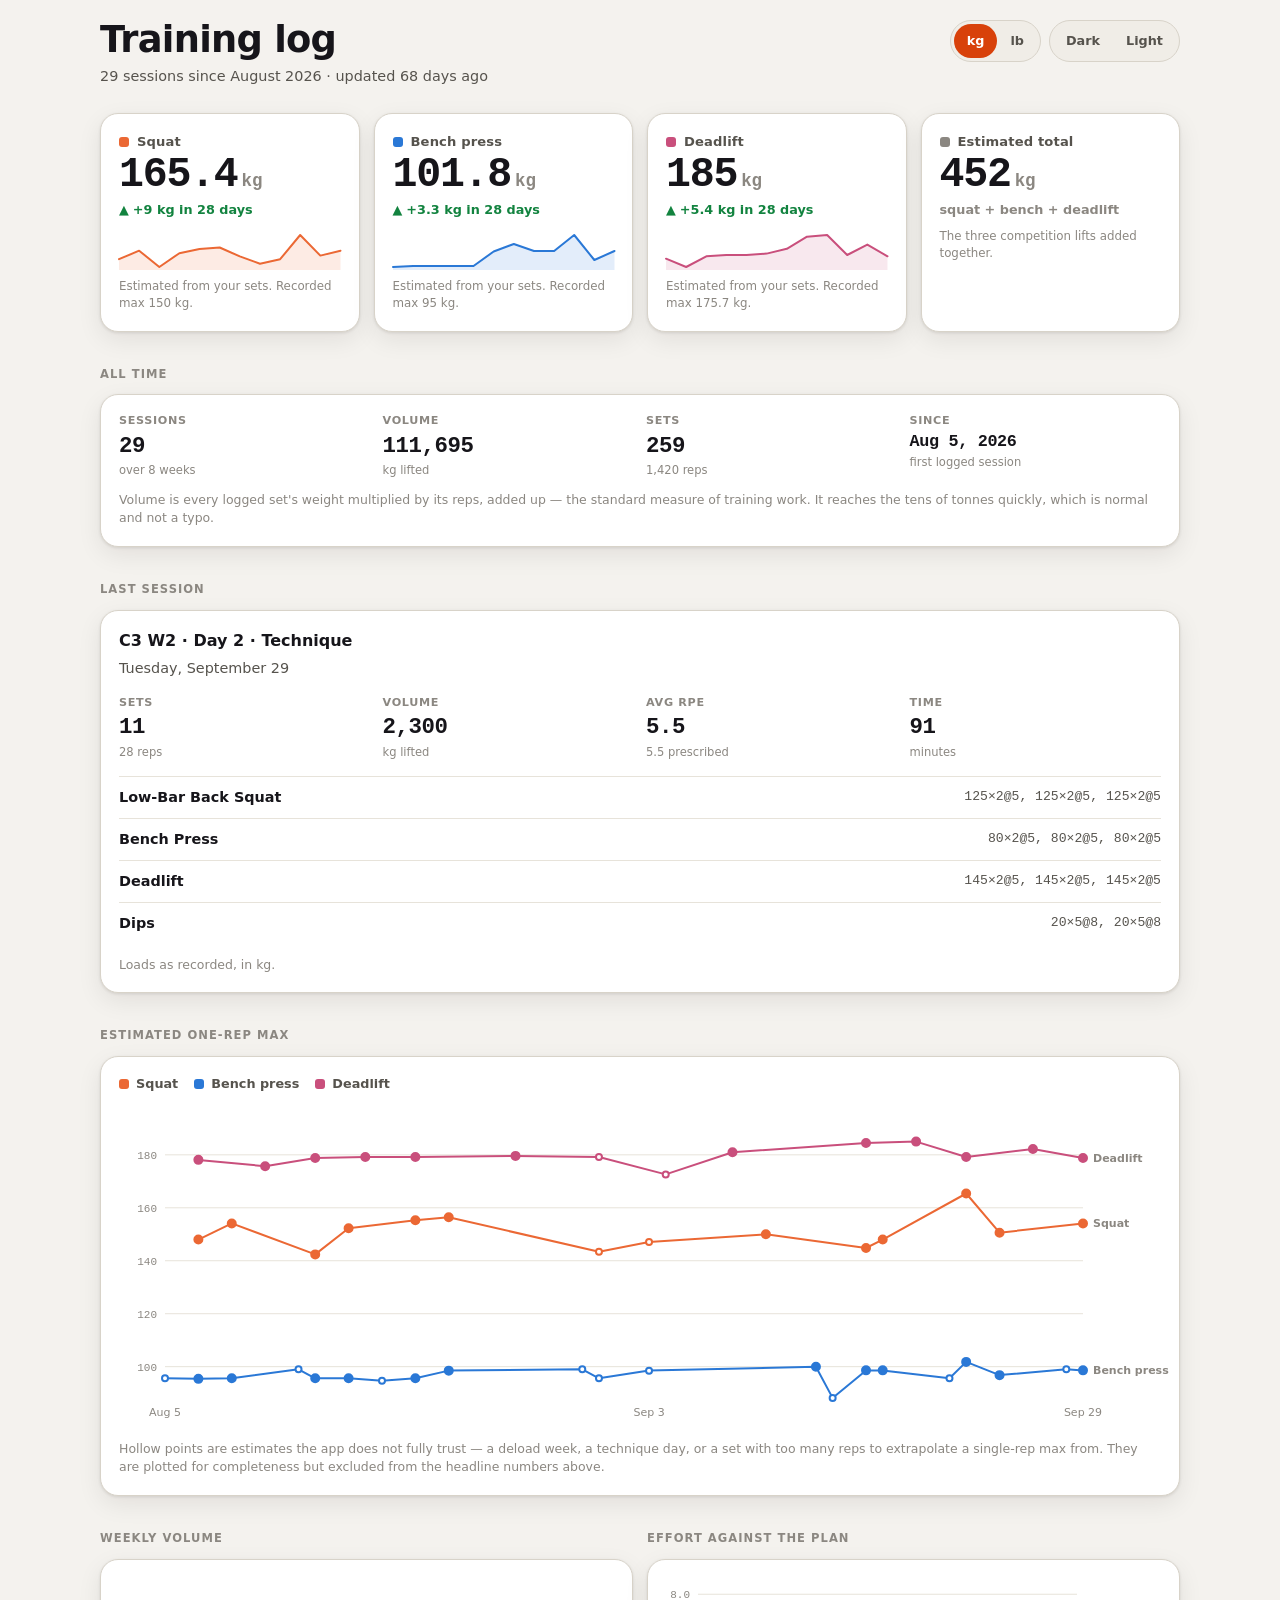
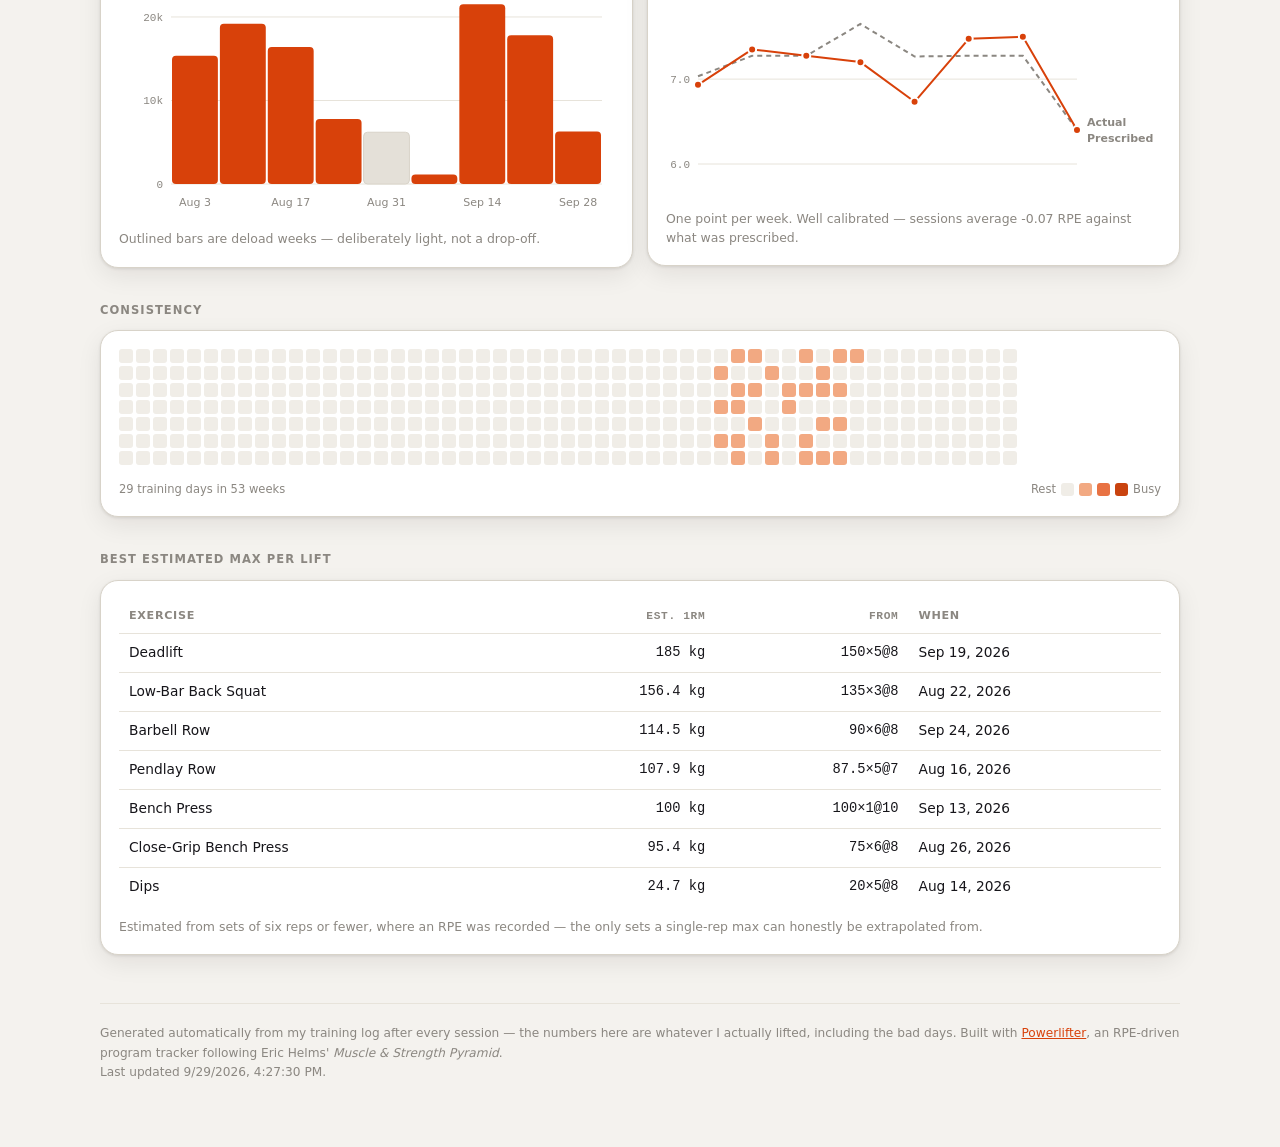
==== commit 205290de: "Build easy days from the max you recorded, and say what a weight is for you A day written "3 x 2 @ R" ====
--- a/app/dash.html
+++ b/app/dash.html
@@ -329,13 +329,35 @@
       <span>${esc(deltaTxt)}</span></div>
     ${sparkSVG(l.trend, color)}
     <div class="lift__foot">${l.tested != null
-      ? `Estimated from your sets. Tested max ${fmt(l.tested)} ${unit}.`
+      ? `Estimated from your sets. ${maxLine(l.maxSource, `${fmt(l.tested)} ${unit}`)}`
       : 'Estimated from your logged sets.'}</div>
   </div>`;
 }
 
+/**
+ * What to call the max on file. "Tested" only when a test day or meet put it
+ * there: a number typed into Settings — as an estimate, or even as a single the
+ * lifter says they did — is theirs, but it is not a test, and a public page
+ * saying otherwise is the page inventing a measurement. A file published before
+ * the source was sent has none, and gets the word that is true of every max.
+ */
+function maxLine(source, value) {
+  if (source === 'tested') return `Tested max ${value}.`;
+  if (source === 'estimated' || source === 'estimate') return `Recorded max ${value}, entered as an estimate.`;
+  return `Recorded max ${value}.`;
+}
+
+/**
+ * Whether the app trusts a trend point enough to plot it solid and count it:
+ * not a deload, not a set too high-rep to extrapolate from, and not work the
+ * program wrote to be easy. A technique triple is rated five reps from failure,
+ * where RPE calls are least accurate, and one called RPE 5 that was really an 8
+ * plotted a squat of 165.4 against a tested 150 — solid, and setting the scale.
+ */
+const trusted = (p) => !p.deload && !p.soft && !p.submax;
+
 function sparkSVG(trend, color) {
-  const pts = (trend || []).filter((p) => !p.deload && !p.soft && p.value > 0);
+  const pts = (trend || []).filter((p) => trusted(p) && p.value > 0);
   if (pts.length < 2) return '<div class="spark"></div>';
   const W = 200, H = 40, lo = Math.min(...pts.map((p) => p.value)), hi = Math.max(...pts.map((p) => p.value));
   const span = hi - lo || 1;
@@ -370,8 +392,9 @@
   const t1 = parseDate(dates[dates.length - 1]).getTime();
   const spanT = Math.max(t1 - t0, dayMs);
 
-  // Hard estimates set the scale; a deload dip must not squash the whole axis.
-  const hard = all.filter((p) => !p.deload && !p.soft);
+  // Hard estimates set the scale; a deload dip must not squash the whole axis,
+  // and a technique-day spike must not stretch it.
+  const hard = all.filter(trusted);
   const pool = hard.length ? hard : all;
   const vLo = Math.min(...pool.map((p) => p.value)) * 0.94;
   const vHi = Math.max(...pool.map((p) => p.value)) * 1.04;
@@ -407,9 +430,9 @@
       'stroke-linecap': 'round', 'stroke-linejoin': 'round', 'vector-effect': 'non-scaling-stroke' }, svg);
 
     // A hollow marker means "the app does not fully trust this estimate" —
-    // a deload week, or a set too high-rep to extrapolate from.
+    // a deload week, a technique day, or a set too high-rep to extrapolate from.
     for (const p of s.pts) {
-      const soft = p.deload || p.soft;
+      const soft = !trusted(p);
       el('circle', {
         cx: px(p.date), cy: py(p.value), r: soft ? 3 : 4,
         fill: soft ? 'var(--surface)' : color, stroke: color, 'stroke-width': 2,
@@ -447,7 +470,7 @@
         const p = s.pts.find((q) => q.date === best);
         return p ? `<div class="tip__r"><span style="display:inline-flex;align-items:center;gap:6px">
           <span class="dot" style="background:${LIFT_COLOR[s.lift]}"></span>${esc(s.label)}</span>
-          <b>${fmt(p.value)}${p.deload || p.soft ? '*' : ''}</b></div>` : '';
+          <b>${fmt(p.value)}${trusted(p) ? '' : '*'}</b></div>` : '';
       }).join('');
       tip.innerHTML = `<div class="tip__t">${esc(fmtDate(best, { day: 'numeric', month: 'short', year: 'numeric' }))}</div>${rows || '<div class="tip__r">no lifts</div>'}`;
       placeTip(tip, svg, box, px(best), M.t);
@@ -455,13 +478,13 @@
     onLeave() { cross.setAttribute('opacity', 0); },
   });
 
-  const soft = all.some((p) => p.deload || p.soft);
+  const soft = all.some((p) => !trusted(p));
   if (soft) {
     const n = document.createElement('p');
     n.className = 'note';
     n.textContent = 'Hollow points are estimates the app does not fully trust — a deload week, '
-      + 'or a set with too many reps to extrapolate a single-rep max from. They are plotted for '
-      + 'completeness but excluded from the headline numbers above.';
+      + 'a technique day, or a set with too many reps to extrapolate a single-rep max from. They are '
+      + 'plotted for completeness but excluded from the headline numbers above.';
     host.appendChild(n);
   }
 }
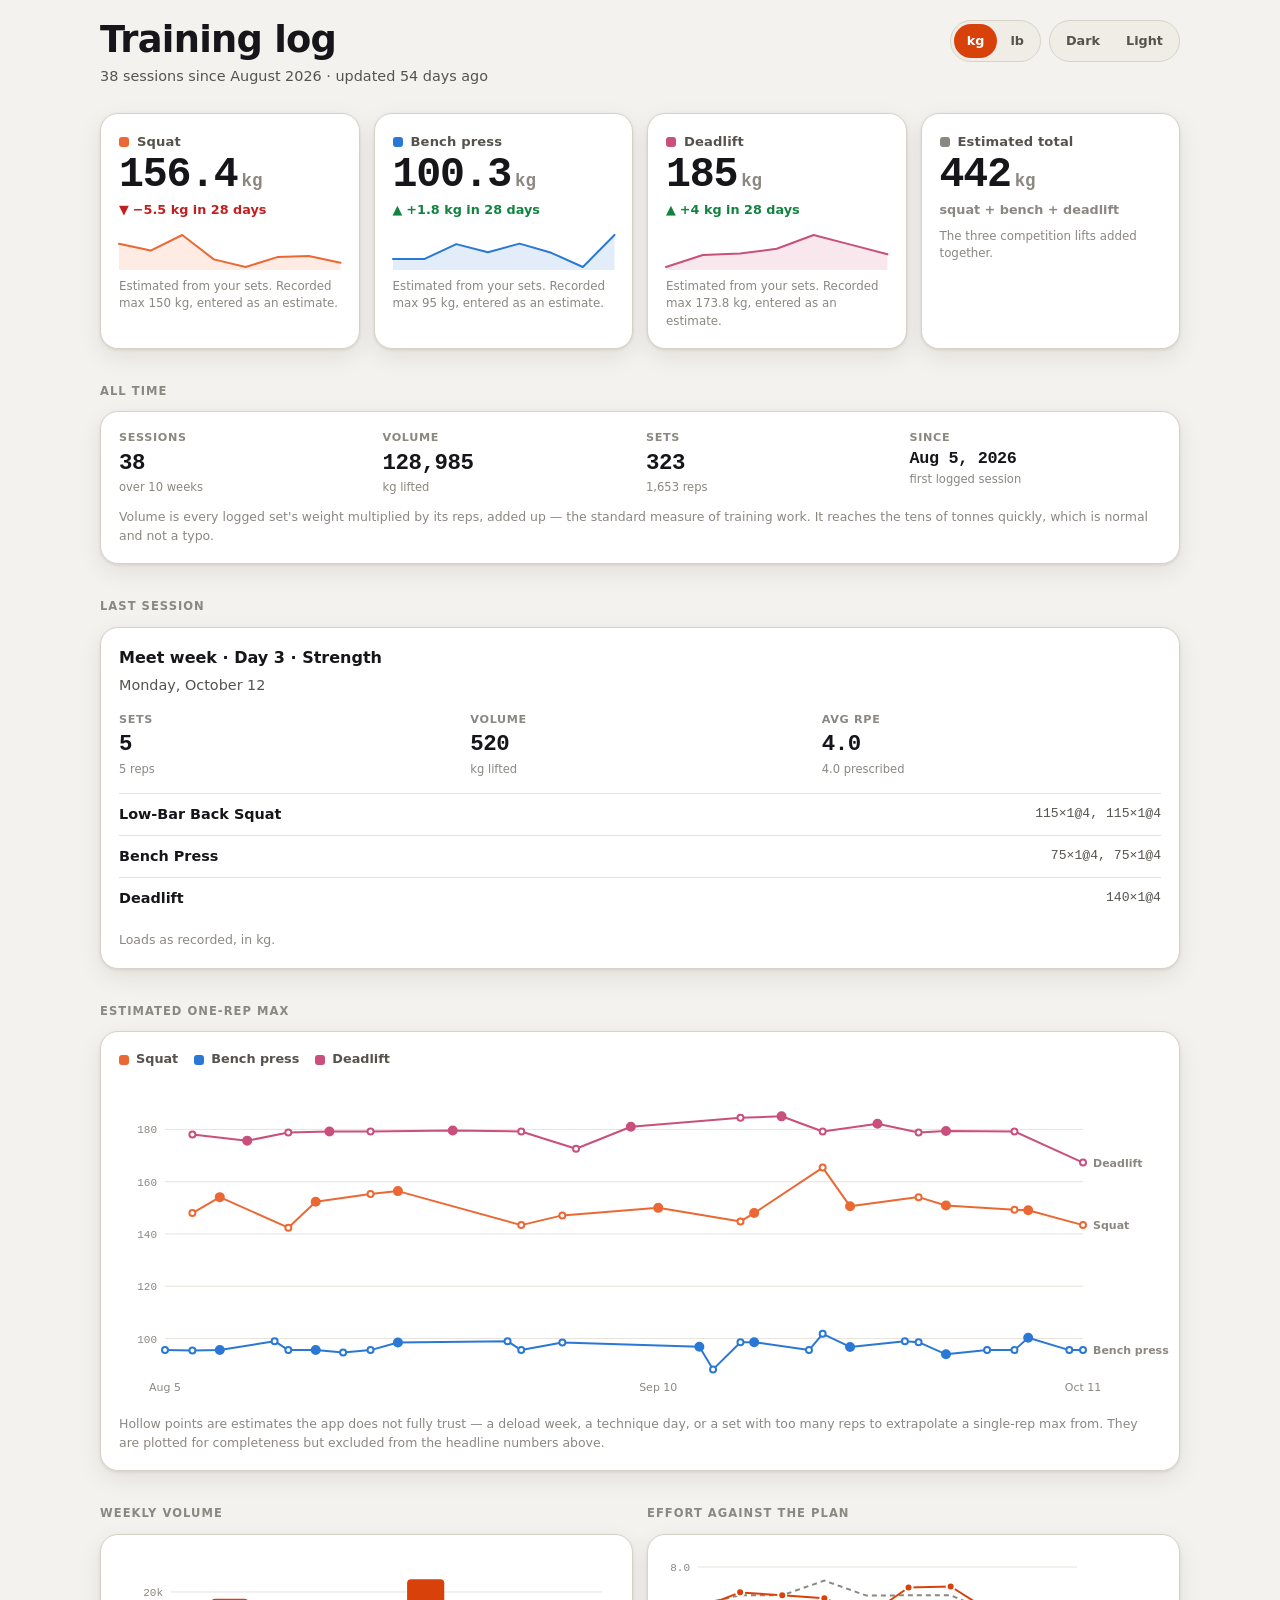
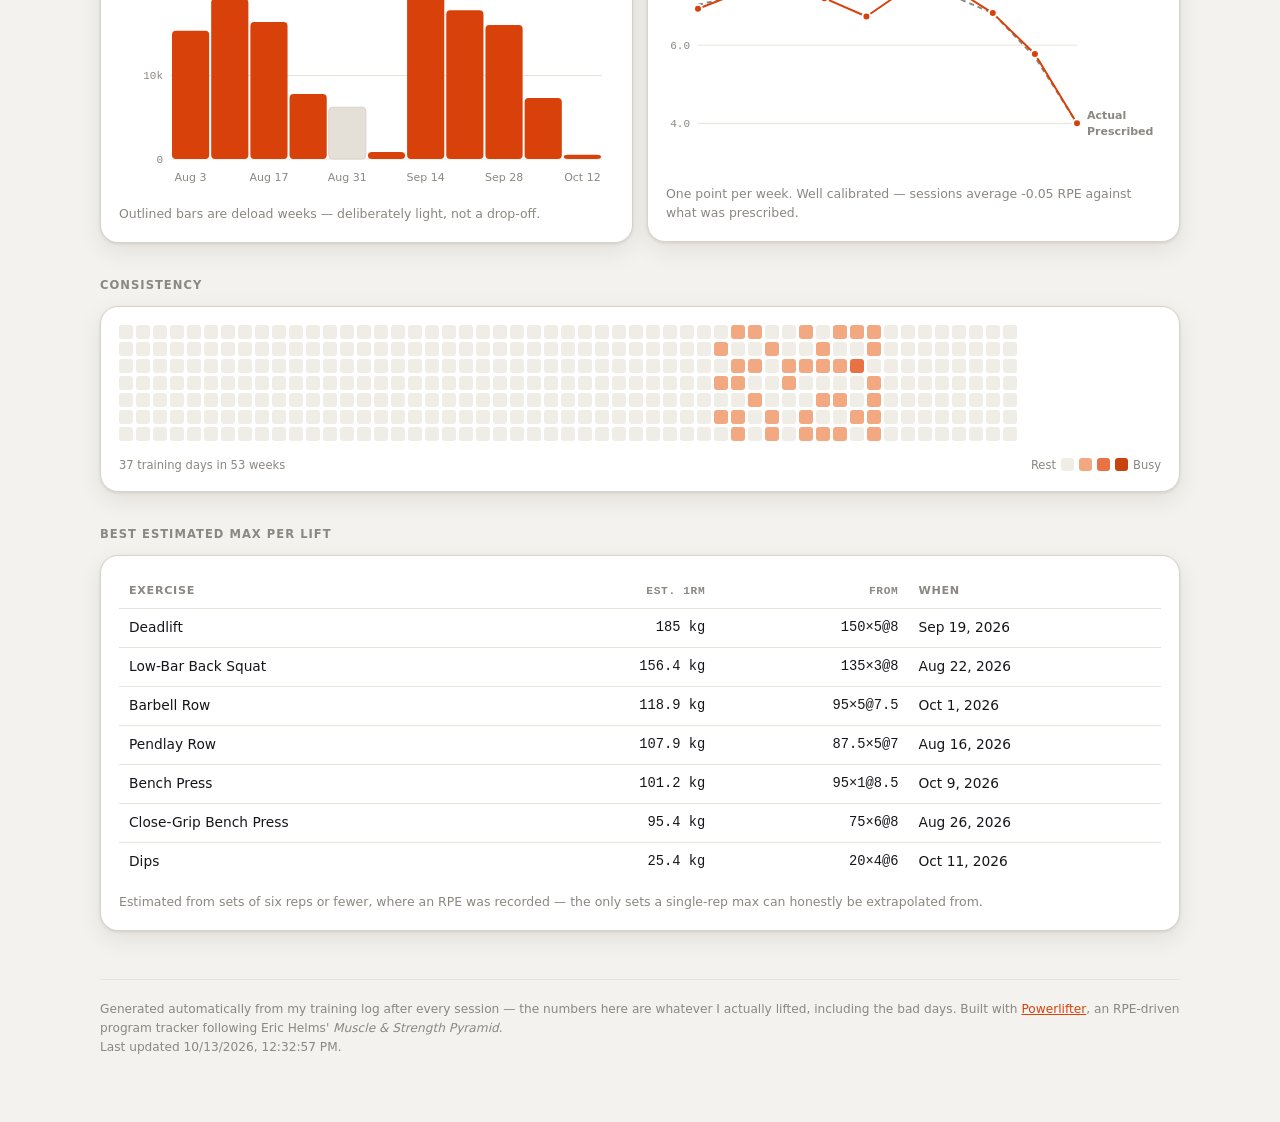
==== commit 8f5c2c70: "Stop a restored backup from taking over sync, and close the XSS holes behind it A restore replaced t" ====
--- a/app/dash.html
+++ b/app/dash.html
@@ -2,6 +2,10 @@
 <html lang="en" data-theme="auto">
 <head>
 <meta charset="utf-8">
+<!-- No inline script, no third-party code. Data this page draws is escaped
+     where it is drawn; this is the backstop if a spot is ever missed: injected
+     markup cannot run, and nothing can be sent anywhere but this site. -->
+<meta http-equiv="Content-Security-Policy" content="default-src 'self'; script-src 'self'; style-src 'self' 'unsafe-inline'; img-src 'self' data:; connect-src 'self'; object-src 'none'; base-uri 'none'; form-action 'none'; frame-src 'none'">
 <meta name="viewport" content="width=device-width, initial-scale=1, viewport-fit=cover">
 <title>Training log</title>
 <meta name="description" content="A powerlifting training log — estimated maxes, volume and consistency, updated automatically after every session.">
@@ -193,789 +197,6 @@
   <div class="empty">Loading…</div>
 </div>
 
-<script type="module">
-/* ==========================================================================
-   Rendering. Everything is derived from data/stats.json; nothing is fetched
-   from anywhere else, so the page has no dependency that can rot or go down.
-   ========================================================================== */
-
-const KG_PER_LB = 0.45359237;
-const LIFT_COLOR = { squat: 'var(--s1)', bench: 'var(--s2)', deadlift: 'var(--s3)' };
-
-let DATA = null;
-let unit = 'kg';   // display unit; the file is always kilos
-
-/* ---- small helpers ---------------------------------------------------- */
-
-const $ = (sel, root = document) => root.querySelector(sel);
-const esc = (v) => String(v ?? '').replace(/[&<>"']/g, (c) => (
-  { '&': '&amp;', '<': '&lt;', '>': '&gt;', '"': '&quot;', "'": '&#39;' }[c]));
-
-const toDisplay = (kg) => (kg == null ? null : unit === 'kg' ? kg : kg / KG_PER_LB);
-const fmt = (kg, dp = 1) => {
-  const v = toDisplay(kg);
-  if (v == null) return '—';
-  return (Math.round(v * 10 ** dp) / 10 ** dp).toLocaleString(undefined, { maximumFractionDigits: dp });
-};
-/** Axis-sized numbers: 0, 4.6k, 18k — never "0k". */
-const compact = (v) => {
-  if (v == null) return '';
-  if (v === 0) return '0';
-  if (Math.abs(v) < 1000) return String(Math.round(v));
-  if (Math.abs(v) < 10000) return `${(v / 1000).toFixed(1)}k`;
-  return `${Math.round(v / 1000)}k`;
-};
-
-const fmtInt = (kg) => {
-  const v = toDisplay(kg);
-  return v == null ? '—' : Math.round(v).toLocaleString();
-};
-const dayMs = 864e5;
-const parseDate = (iso) => new Date(`${iso}T00:00:00`);
-const fmtDate = (iso, opts = { day: 'numeric', month: 'short' }) =>
-  iso ? parseDate(iso).toLocaleDateString(undefined, opts) : '—';
-
-function relTime(iso) {
-  if (!iso) return 'never';
-  const mins = Math.round((Date.now() - new Date(iso).getTime()) / 60000);
-  if (mins < 2) return 'just now';
-  if (mins < 60) return `${mins} minutes ago`;
-  const hrs = Math.round(mins / 60);
-  if (hrs < 24) return `${hrs} hour${hrs === 1 ? '' : 's'} ago`;
-  const days = Math.round(hrs / 24);
-  return days === 1 ? 'yesterday' : `${days} days ago`;
-}
-
-/* ---- generic chart scaffolding ---------------------------------------- */
-
-const svgNS = 'http://www.w3.org/2000/svg';
-
-/**
- * A viewBox sized to the container, rather than a fixed one scaled to fit.
- *
- * With a fixed viewBox and an explicit height the browser letterboxes: the chart
- * scales to the height and leaves the rest of the card empty. Measuring instead
- * means one viewBox unit is one CSS pixel, so charts fill their card, text stays
- * the size it was designed at, and nothing is stretched. render() re-runs on
- * resize to keep it true.
- */
-function plotWidth(host, min = 280) {
-  return Math.max(min, Math.round(host.clientWidth || 760));
-}
-function el(name, attrs = {}, parent = null) {
-  const node = document.createElementNS(svgNS, name);
-  for (const [k, v] of Object.entries(attrs)) if (v != null) node.setAttribute(k, v);
-  if (parent) parent.appendChild(node);
-  return node;
-}
-
-/** Nice round tick values covering [lo, hi] in about `count` steps. */
-function ticks(lo, hi, count = 4) {
-  if (!(hi > lo)) return [lo];
-  const raw = (hi - lo) / count;
-  const mag = 10 ** Math.floor(Math.log10(raw));
-  const step = [1, 2, 2.5, 5, 10].map((m) => m * mag).find((s) => s >= raw) || mag * 10;
-  const out = [];
-  for (let t = Math.ceil(lo / step) * step; t <= hi + step * 0.001; t += step) out.push(+t.toFixed(6));
-  return out;
-}
-
-/**
- * Attach a hover layer. `hit` maps a client x within the plot to an index; the
- * handler paints. Pointer events cover mouse and touch with one path.
- */
-function hoverable(svg, tip, { onMove, onLeave }) {
-  const handle = (e) => {
-    const box = svg.getBoundingClientRect();
-    const vb = svg.viewBox.baseVal;
-    const x = ((e.clientX - box.left) / box.width) * vb.width;
-    const y = ((e.clientY - box.top) / box.height) * vb.height;
-    onMove(x, y, box);
-  };
-  svg.addEventListener('pointermove', handle);
-  svg.addEventListener('pointerdown', handle);
-  svg.addEventListener('pointerleave', () => { tip.dataset.on = '0'; onLeave?.(); });
-}
-
-function placeTip(tip, svg, box, vx, vy) {
-  const vb = svg.viewBox.baseVal;
-  const scale = box.width / vb.width;
-  const host = tip.offsetParent?.getBoundingClientRect() || box;
-  tip.dataset.on = '1';
-  // The tip is centred on its anchor, so near either edge half of it would hang
-  // outside the card — on a phone that means half the numbers are unreadable.
-  const half = tip.offsetWidth / 2;
-  const want = box.left - host.left + vx * scale;
-  tip.style.left = `${Math.max(half + 4, Math.min(host.width - half - 4, want))}px`;
-  tip.style.top = `${box.top - host.top + vy * scale - 12}px`;
-}
-
-/* ---- 1. hero lift tiles ---------------------------------------------- */
-
-function liftTile(l) {
-  const color = LIFT_COLOR[l.lift];
-  const d = l.change28;
-  const cls = d == null || Math.abs(d) < 0.05 ? 'flat' : d > 0 ? 'up' : 'down';
-  const arrow = cls === 'up' ? '▲' : cls === 'down' ? '▼' : '–';
-  const deltaTxt = d == null ? 'not enough history yet'
-    : cls === 'flat' ? 'level over 28 days'
-    : `${d > 0 ? '+' : '−'}${fmt(Math.abs(d))} ${unit} in 28 days`;
-
-  return `<div class="card">
-    <div class="lift__head"><span class="dot" style="background:${color}"></span>
-      <span class="lift__name">${esc(l.label)}</span></div>
-    <div class="lift__val">${l.e1rm == null ? '—' : fmt(l.e1rm, 1)}<small>${unit}</small></div>
-    <div class="delta delta--${cls}"><span aria-hidden="true">${arrow}</span>
-      <span>${esc(deltaTxt)}</span></div>
-    ${sparkSVG(l.trend, color)}
-    <div class="lift__foot">${l.tested != null
-      ? `Estimated from your sets. ${maxLine(l.maxSource, `${fmt(l.tested)} ${unit}`)}`
-      : 'Estimated from your logged sets.'}</div>
-  </div>`;
-}
-
-/**
- * What to call the max on file. "Tested" only when a test day or meet put it
- * there: a number typed into Settings — as an estimate, or even as a single the
- * lifter says they did — is theirs, but it is not a test, and a public page
- * saying otherwise is the page inventing a measurement. A file published before
- * the source was sent has none, and gets the word that is true of every max.
- */
-function maxLine(source, value) {
-  if (source === 'tested') return `Tested max ${value}.`;
-  if (source === 'estimated' || source === 'estimate') return `Recorded max ${value}, entered as an estimate.`;
-  return `Recorded max ${value}.`;
-}
-
-/**
- * Whether the app trusts a trend point enough to plot it solid and count it:
- * not a deload, not a set too high-rep to extrapolate from, and not work the
- * program wrote to be easy. A technique triple is rated five reps from failure,
- * where RPE calls are least accurate, and one called RPE 5 that was really an 8
- * plotted a squat of 165.4 against a tested 150 — solid, and setting the scale.
- */
-const trusted = (p) => !p.deload && !p.soft && !p.submax;
-
-function sparkSVG(trend, color) {
-  const pts = (trend || []).filter((p) => trusted(p) && p.value > 0);
-  if (pts.length < 2) return '<div class="spark"></div>';
-  const W = 200, H = 40, lo = Math.min(...pts.map((p) => p.value)), hi = Math.max(...pts.map((p) => p.value));
-  const span = hi - lo || 1;
-  const x = (i) => (i / (pts.length - 1)) * W;
-  const y = (v) => H - 3 - ((v - lo) / span) * (H - 8);
-  const line = pts.map((p, i) => `${i ? 'L' : 'M'}${x(i).toFixed(1)},${y(p.value).toFixed(1)}`).join(' ');
-  const area = `${line} L${W},${H} L0,${H} Z`;
-  return `<svg class="spark" viewBox="0 0 ${W} ${H}" preserveAspectRatio="none" aria-hidden="true">
-    <path d="${area}" fill="${color}" opacity=".13"></path>
-    <path d="${line}" fill="none" stroke="${color}" stroke-width="2" stroke-linecap="round" stroke-linejoin="round" vector-effect="non-scaling-stroke"></path>
-  </svg>`;
-}
-
-function isoWeekKey(iso) {
-  const d = parseDate(iso);
-  const day = (d.getDay() + 6) % 7;          // Monday = 0
-  d.setDate(d.getDate() - day);
-  return d.toISOString().slice(0, 10);
-}
-
-/* ---- 2. estimated 1RM over time -------------------------------------- */
-
-function trendChart(host) {
-  const series = DATA.lifts
-    .map((l) => ({ ...l, pts: (l.trend || []).filter((p) => p.value > 0) }))
-    .filter((s) => s.pts.length);
-  if (!series.length) { host.innerHTML = '<p class="note">No sessions logged yet.</p>'; return; }
-
-  const all = series.flatMap((s) => s.pts);
-  const dates = [...new Set(all.map((p) => p.date))].sort();
-  const t0 = parseDate(dates[0]).getTime();
-  const t1 = parseDate(dates[dates.length - 1]).getTime();
-  const spanT = Math.max(t1 - t0, dayMs);
-
-  // Hard estimates set the scale; a deload dip must not squash the whole axis,
-  // and a technique-day spike must not stretch it.
-  const hard = all.filter(trusted);
-  const pool = hard.length ? hard : all;
-  const vLo = Math.min(...pool.map((p) => p.value)) * 0.94;
-  const vHi = Math.max(...pool.map((p) => p.value)) * 1.04;
-
-  const W = plotWidth(host), H = 320;
-  // The right gutter holds the direct labels; on a narrow screen it has to give
-  // some of that back to the plot or the lines are squeezed into half the card.
-  const M = { t: 14, r: W < 420 ? 60 : 78, b: 34, l: W < 420 ? 34 : 46 };
-  const px = (iso) => M.l + ((parseDate(iso).getTime() - t0) / spanT) * (W - M.l - M.r);
-  const py = (v) => M.t + (1 - (v - vLo) / (vHi - vLo)) * (H - M.t - M.b);
-
-  const svg = el('svg', { viewBox: `0 0 ${W} ${H}`, role: 'img',
-    'aria-label': `Estimated one-rep max over time for ${series.map((s) => s.label).join(', ')}, in kilograms.` });
-
-  // y grid + labels
-  for (const t of ticks(vLo, vHi, 6)) {
-    el('line', { x1: M.l, x2: W - M.r, y1: py(t), y2: py(t), class: 'grid-line' }, svg);
-    const lab = el('text', { x: M.l - 8, y: py(t) + 4, class: 'axis axis--mono', 'text-anchor': 'end' }, svg);
-    lab.textContent = Math.round(toDisplay(t));
-  }
-  // x labels: first, last, and a middle one
-  const xLabels = dates.length > 2 ? [dates[0], dates[Math.floor(dates.length / 2)], dates[dates.length - 1]] : dates;
-  for (const d of xLabels) {
-    const lab = el('text', { x: px(d), y: H - 12, class: 'axis', 'text-anchor': 'middle' }, svg);
-    lab.textContent = fmtDate(d);
-  }
-
-  const endLabels = [];
-  for (const s of series) {
-    const color = LIFT_COLOR[s.lift];
-    const path = s.pts.map((p, i) => `${i ? 'L' : 'M'}${px(p.date).toFixed(1)},${py(p.value).toFixed(1)}`).join(' ');
-    el('path', { d: path, fill: 'none', stroke: color, 'stroke-width': 2,
-      'stroke-linecap': 'round', 'stroke-linejoin': 'round', 'vector-effect': 'non-scaling-stroke' }, svg);
-
-    // A hollow marker means "the app does not fully trust this estimate" —
-    // a deload week, a technique day, or a set too high-rep to extrapolate from.
-    for (const p of s.pts) {
-      const soft = !trusted(p);
-      el('circle', {
-        cx: px(p.date), cy: py(p.value), r: soft ? 3 : 4,
-        fill: soft ? 'var(--surface)' : color, stroke: color, 'stroke-width': 2,
-      }, svg);
-    }
-
-    // Direct labels: identity never rests on colour alone.
-    const last = s.pts[s.pts.length - 1];
-    endLabels.push({ y: py(last.value), x: px(last.date) + 10, text: s.label, color });
-  }
-
-  // Two lifts finishing at a similar estimate would otherwise print their names
-  // over each other; nudge them apart, keeping their order.
-  endLabels.sort((a, b) => a.y - b.y);
-  for (let i = 1; i < endLabels.length; i++) {
-    const gap = endLabels[i].y - endLabels[i - 1].y;
-    if (gap < 15) endLabels[i].y = endLabels[i - 1].y + 15;
-  }
-  for (const l of endLabels) {
-    const name = el('text', { x: l.x, y: l.y + 4, class: 'axis', fill: l.color, style: 'font-weight:700' }, svg);
-    name.textContent = l.text;
-  }
-
-  const cross = el('line', { class: 'crosshair', y1: M.t, y2: H - M.b, opacity: 0 }, svg);
-  const tip = document.createElement('div');
-  tip.className = 'tip';
-  host.append(svg, tip);
-
-  hoverable(svg, tip, {
-    onMove(vx, vy, box) {
-      let best = dates[0], bd = Infinity;
-      for (const d of dates) { const dist = Math.abs(px(d) - vx); if (dist < bd) { bd = dist; best = d; } }
-      cross.setAttribute('x1', px(best)); cross.setAttribute('x2', px(best)); cross.setAttribute('opacity', 1);
-      const rows = series.map((s) => {
-        const p = s.pts.find((q) => q.date === best);
-        return p ? `<div class="tip__r"><span style="display:inline-flex;align-items:center;gap:6px">
-          <span class="dot" style="background:${LIFT_COLOR[s.lift]}"></span>${esc(s.label)}</span>
-          <b>${fmt(p.value)}${trusted(p) ? '' : '*'}</b></div>` : '';
-      }).join('');
-      tip.innerHTML = `<div class="tip__t">${esc(fmtDate(best, { day: 'numeric', month: 'short', year: 'numeric' }))}</div>${rows || '<div class="tip__r">no lifts</div>'}`;
-      placeTip(tip, svg, box, px(best), M.t);
-    },
-    onLeave() { cross.setAttribute('opacity', 0); },
-  });
-
-  const soft = all.some((p) => !trusted(p));
-  if (soft) {
-    const n = document.createElement('p');
-    n.className = 'note';
-    n.textContent = 'Hollow points are estimates the app does not fully trust — a deload week, '
-      + 'a technique day, or a set with too many reps to extrapolate a single-rep max from. They are '
-      + 'plotted for completeness but excluded from the headline numbers above.';
-    host.appendChild(n);
-  }
-}
-
-/* ---- 3. weekly volume ------------------------------------------------- */
-
-function volumeChart(host) {
-  const byWeek = new Map();
-  for (const s of DATA.sessions) {
-    const k = isoWeekKey(s.date);
-    const w = byWeek.get(k) || { week: k, tonnage: 0, sessions: 0, deload: true };
-    w.tonnage += s.tonnage || 0;
-    w.sessions += 1;
-    if (s.phase !== 'deload') w.deload = false;
-    byWeek.set(k, w);
-  }
-  const weeks = [...byWeek.values()].sort((a, b) => (a.week < b.week ? -1 : 1)).slice(-18);
-  if (!weeks.length) { host.innerHTML = '<p class="note">No sessions logged yet.</p>'; return; }
-
-  const hi = Math.max(...weeks.map((w) => w.tonnage)) * 1.08 || 1;
-  const W = plotWidth(host), H = 240, M = { t: 12, r: 12, b: 34, l: 52 };
-  const bw = (W - M.l - M.r) / weeks.length;
-  const py = (v) => M.t + (1 - v / hi) * (H - M.t - M.b);
-
-  const svg = el('svg', { viewBox: `0 0 ${W} ${H}`, role: 'img',
-    'aria-label': 'Total weight lifted per week.' });
-
-  for (const t of ticks(0, hi, 3)) {
-    el('line', { x1: M.l, x2: W - M.r, y1: py(t), y2: py(t), class: 'grid-line' }, svg);
-    const lab = el('text', { x: M.l - 8, y: py(t) + 4, class: 'axis axis--mono', 'text-anchor': 'end' }, svg);
-    lab.textContent = compact(toDisplay(t));
-  }
-
-  const tip = document.createElement('div');
-  tip.className = 'tip';
-  const bars = [];
-  weeks.forEach((w, i) => {
-    // 2px of surface between neighbouring bars, and a rounded data-end.
-    const x = M.l + i * bw + 1;
-    const wd = Math.max(bw - 2, 1);
-    const y = py(w.tonnage);
-    const h = Math.max(H - M.b - y, 2);
-    const r = el('rect', {
-      x, y, width: wd, height: h, rx: Math.min(4, wd / 2),
-      fill: w.deload ? 'var(--surface-3)' : 'var(--accent)',
-      stroke: w.deload ? 'var(--line)' : 'none', 'stroke-width': w.deload ? 1 : 0,
-    }, svg);
-    bars.push({ ...w, x: x + wd / 2, y, rect: r });
-  });
-
-  // Draw right-to-left so the most recent week always gets its label, and drop
-  // any that would crowd the one already placed.
-  let lastX = Infinity;
-  for (let i = weeks.length - 1; i >= 0; i--) {
-    const x = M.l + i * bw + bw / 2;
-    if (lastX - x < 62) continue;
-    lastX = x;
-    const lab = el('text', { x, y: H - 12, class: 'axis', 'text-anchor': 'middle' }, svg);
-    lab.textContent = fmtDate(weeks[i].week);
-  }
-
-  host.append(svg, tip);
-  hoverable(svg, tip, {
-    onMove(vx, vy, box) {
-      let best = bars[0], bd = Infinity;
-      for (const b of bars) { const d = Math.abs(b.x - vx); if (d < bd) { bd = d; best = b; } }
-      for (const b of bars) b.rect.setAttribute('opacity', b === best ? 1 : 0.55);
-      tip.innerHTML = `<div class="tip__t">Week of ${esc(fmtDate(best.week, { day: 'numeric', month: 'short' }))}</div>
-        <div class="tip__r"><span>Volume</span><b>${fmtInt(best.tonnage)} ${unit}</b></div>
-        <div class="tip__r"><span>Sessions</span><b>${best.sessions}</b></div>
-        ${best.deload ? '<div class="tip__r"><span>Deload week</span></div>' : ''}`;
-      placeTip(tip, svg, box, best.x, best.y);
-    },
-    onLeave() { for (const b of bars) b.rect.setAttribute('opacity', 1); },
-  });
-
-  if (weeks.some((w) => w.deload)) {
-    const n = document.createElement('p');
-    n.className = 'note';
-    n.textContent = 'Outlined bars are deload weeks — deliberately light, not a drop-off.';
-    host.appendChild(n);
-  }
-}
-
-/* ---- 4. consistency heatmap ------------------------------------------ */
-
-function heatmap(host) {
-  const counts = new Map();
-  for (const s of DATA.sessions) counts.set(s.date, (counts.get(s.date) || 0) + 1);
-
-  // Fixed cell size, variable span: stretching cells to fill the card turns a
-  // heatmap into a wall of blocks. Instead, show as many weeks of history as the
-  // card has room for — a year on a laptop, a few months on a phone.
-  const CELL = 14, GAP = 3;
-  const WEEKS = Math.max(12, Math.min(53, Math.floor(((host.clientWidth || 700) + GAP) / (CELL + GAP))));
-  const end = new Date();
-  end.setHours(0, 0, 0, 0);
-  end.setDate(end.getDate() + ((7 - ((end.getDay() + 6) % 7)) % 7));   // to Sunday
-  const start = new Date(end.getTime() - (WEEKS * 7 - 1) * dayMs);
-
-  const grid = document.createElement('div');
-  grid.className = 'heat';
-  grid.style.gridAutoColumns = `${CELL}px`;
-  grid.setAttribute('role', 'img');
-  grid.setAttribute('aria-label', `Training days over the last ${WEEKS} weeks.`);
-
-  const tip = document.createElement('div');
-  tip.className = 'tip';
-  let trained = 0;
-
-  for (let t = start.getTime(); t <= end.getTime(); t += dayMs) {
-    const d = new Date(t);
-    const iso = `${d.getFullYear()}-${String(d.getMonth() + 1).padStart(2, '0')}-${String(d.getDate()).padStart(2, '0')}`;
-    const n = counts.get(iso) || 0;
-    if (n) trained++;
-    const cell = document.createElement('i');
-    // Steps skip h1: one session a day is the norm here, so it needs to read as
-    // clearly "trained" rather than as a barely-there tint next to a rest day.
-    cell.style.background = n === 0 ? 'var(--h0)' : `var(--h${Math.min(n + 1, 4)})`;
-    cell.dataset.iso = iso;
-    cell.dataset.n = n;
-    grid.appendChild(cell);
-  }
-
-  grid.addEventListener('pointermove', (e) => {
-    const cell = e.target.closest('i');
-    if (!cell) { tip.dataset.on = '0'; return; }
-    const n = +cell.dataset.n;
-    tip.innerHTML = `<div class="tip__t">${esc(fmtDate(cell.dataset.iso, { weekday: 'short', day: 'numeric', month: 'short' }))}</div>
-      <div class="tip__r"><span>${n ? `${n} session${n === 1 ? '' : 's'}` : 'Rest'}</span></div>`;
-    tip.dataset.on = '1';
-    const box = cell.getBoundingClientRect();
-    const host2 = tip.offsetParent.getBoundingClientRect();
-    const half = tip.offsetWidth / 2;
-    const want = box.left - host2.left + box.width / 2;
-    tip.style.left = `${Math.max(half + 4, Math.min(host2.width - half - 4, want))}px`;
-    tip.style.top = `${box.top - host2.top - 6}px`;
-  });
-  grid.addEventListener('pointerleave', () => { tip.dataset.on = '0'; });
-
-  const scale = document.createElement('div');
-  scale.className = 'heat__scale';
-  scale.innerHTML = `<span>${trained} training days in ${WEEKS} weeks</span>
-    <span style="margin-left:auto">Rest</span>
-    <i style="background:var(--h0)"></i><i style="background:var(--h2)"></i>
-    <i style="background:var(--h3)"></i><i style="background:var(--h4)"></i>
-    <span>Busy</span>`;
-
-  host.append(grid, tip, scale);
-}
-
-/* ---- 5. RPE calibration ---------------------------------------------- */
-
-function rpeChart(host) {
-  // Per-session this line is unreadable noise — a hard single and a back-off set
-  // swing the average around for reasons that say nothing about calibration.
-  // Weekly means keep the signal (am I working at the prescribed effort?) and
-  // drop the jitter.
-  const weeks = new Map();
-  for (const s of DATA.sessions) {
-    if (s.avgRPE == null || s.avgTargetRPE == null) continue;
-    const k = isoWeekKey(s.date);
-    const w = weeks.get(k) || { date: k, label: null, a: 0, t: 0, n: 0 };
-    w.a += s.avgRPE; w.t += s.avgTargetRPE; w.n += 1;
-    weeks.set(k, w);
-  }
-  const pts = [...weeks.values()]
-    .sort((a, b) => (a.date < b.date ? -1 : 1))
-    .map((w) => ({
-      date: w.date,
-      label: `Week of ${fmtDate(w.date)}`,
-      sessions: w.n,
-      avgRPE: w.a / w.n,
-      avgTargetRPE: w.t / w.n,
-    }));
-  if (pts.length < 2) { host.innerHTML = '<p class="note">Needs a couple more weeks of sessions with RPE logged.</p>'; return; }
-
-  const lo = Math.min(...pts.flatMap((p) => [p.avgRPE, p.avgTargetRPE])) - 0.4;
-  const hi = Math.max(...pts.flatMap((p) => [p.avgRPE, p.avgTargetRPE])) + 0.4;
-  const W = plotWidth(host), H = 220, M = { t: 12, r: W < 420 ? 68 : 84, b: 34, l: 32 };
-  const px = (i) => M.l + (pts.length === 1 ? 0.5 : i / (pts.length - 1)) * (W - M.l - M.r);
-  const py = (v) => M.t + (1 - (v - lo) / (hi - lo)) * (H - M.t - M.b);
-
-  const svg = el('svg', { viewBox: `0 0 ${W} ${H}`, role: 'img',
-    'aria-label': 'Average RPE actually recorded against the RPE prescribed, per session.' });
-
-  for (const t of ticks(lo, hi, 4)) {
-    el('line', { x1: M.l, x2: W - M.r, y1: py(t), y2: py(t), class: 'grid-line' }, svg);
-    const lab = el('text', { x: M.l - 8, y: py(t) + 4, class: 'axis axis--mono', 'text-anchor': 'end' }, svg);
-    lab.textContent = t.toFixed(1);
-  }
-
-  // Prescribed is a reference, not a competing entity, so it is a neutral dashed
-  // line rather than a second colour.
-  const ref = pts.map((p, i) => `${i ? 'L' : 'M'}${px(i).toFixed(1)},${py(p.avgTargetRPE).toFixed(1)}`).join(' ');
-  el('path', { d: ref, fill: 'none', stroke: 'var(--text-3)', 'stroke-width': 2,
-    'stroke-dasharray': '5 4', 'vector-effect': 'non-scaling-stroke' }, svg);
-  const lastP = pts[pts.length - 1];
-  // The two lines converge by design when calibration is good, so their labels
-  // have to be positioned as a pair rather than each at its own line's height.
-  let yRef = py(lastP.avgTargetRPE);
-  let yAct = py(lastP.avgRPE);
-  if (Math.abs(yRef - yAct) < 15) {
-    const mid = (yRef + yAct) / 2;
-    if (lastP.avgRPE >= lastP.avgTargetRPE) { yAct = mid - 8; yRef = mid + 8; }
-    else { yRef = mid - 8; yAct = mid + 8; }
-  }
-  const refLab = el('text', { x: px(pts.length - 1) + 10, y: yRef + 4,
-    class: 'axis', fill: 'var(--text-3)', style: 'font-weight:700' }, svg);
-  refLab.textContent = 'Prescribed';
-
-  const line = pts.map((p, i) => `${i ? 'L' : 'M'}${px(i).toFixed(1)},${py(p.avgRPE).toFixed(1)}`).join(' ');
-  el('path', { d: line, fill: 'none', stroke: 'var(--accent)', 'stroke-width': 2,
-    'stroke-linecap': 'round', 'stroke-linejoin': 'round', 'vector-effect': 'non-scaling-stroke' }, svg);
-  for (const [i, p] of pts.entries()) {
-    el('circle', { cx: px(i), cy: py(p.avgRPE), r: 4, fill: 'var(--accent)',
-      stroke: 'var(--surface)', 'stroke-width': 2 }, svg);
-  }
-  const actLab = el('text', { x: px(pts.length - 1) + 10, y: yAct + 4,
-    class: 'axis', fill: 'var(--accent)', style: 'font-weight:700' }, svg);
-  actLab.textContent = 'Actual';
-
-  const cross = el('line', { class: 'crosshair', y1: M.t, y2: H - M.b, opacity: 0 }, svg);
-  const tip = document.createElement('div');
-  tip.className = 'tip';
-  host.append(svg, tip);
-
-  hoverable(svg, tip, {
-    onMove(vx, vy, box) {
-      let bi = 0, bd = Infinity;
-      pts.forEach((p, i) => { const d = Math.abs(px(i) - vx); if (d < bd) { bd = d; bi = i; } });
-      const p = pts[bi];
-      cross.setAttribute('x1', px(bi)); cross.setAttribute('x2', px(bi)); cross.setAttribute('opacity', 1);
-      const gap = p.avgRPE - p.avgTargetRPE;
-      tip.innerHTML = `<div class="tip__t">${esc(p.label || fmtDate(p.date))}</div>
-        <div class="tip__r"><span>Sessions</span><b>${p.sessions}</b></div>
-        <div class="tip__r"><span>Actual</span><b>${p.avgRPE.toFixed(1)}</b></div>
-        <div class="tip__r"><span>Prescribed</span><b>${p.avgTargetRPE.toFixed(1)}</b></div>
-        <div class="tip__r"><span>${gap > 0.05 ? 'Harder than planned' : gap < -0.05 ? 'Easier than planned' : 'On target'}</span>
-        <b>${gap > 0 ? '+' : ''}${gap.toFixed(1)}</b></div>`;
-      placeTip(tip, svg, box, px(bi), M.t);
-    },
-    onLeave() { cross.setAttribute('opacity', 0); },
-  });
-
-  const avgGap = pts.reduce((n, p) => n + (p.avgRPE - p.avgTargetRPE), 0) / pts.length;
-  const n = document.createElement('p');
-  n.className = 'note';
-  n.textContent = 'One point per week. ' + (Math.abs(avgGap) < 0.25
-    ? `Well calibrated — sessions average ${avgGap >= 0 ? '+' : ''}${avgGap.toFixed(2)} RPE against what was prescribed.`
-    : avgGap > 0
-      ? `Sessions run ${avgGap.toFixed(2)} RPE harder than prescribed on average — the loads may be running ahead of the plan.`
-      : `Sessions run ${Math.abs(avgGap).toFixed(2)} RPE easier than prescribed on average — there may be room to add weight.`);
-  host.appendChild(n);
-}
-
-/* ---- 6. render ------------------------------------------------------- */
-
-function render() {
-  const app = $('#app');
-  const t = DATA.totals || {};
-  const name = DATA.athlete?.firstName;
-
-  if (!t.sessions) {
-    app.innerHTML = `<div class="top"><div class="top__id"><h1>${esc(name ? `${name}'s training log` : 'Training log')}</h1>
-      <p class="sub">Nothing logged yet — this fills in after the first session syncs.</p></div></div>`;
-    return;
-  }
-
-  const totalE1rm = DATA.lifts.reduce((n, l) => n + (l.e1rm || 0), 0);
-  const weeks = t.firstDate ? Math.max(1, Math.round((parseDate(t.lastDate) - parseDate(t.firstDate)) / dayMs / 7)) : 1;
-  const ls = DATA.lastSession;
-
-  app.innerHTML = `
-    <div class="top">
-      <div class="top__id">
-        <h1>${esc(name ? `${name}'s training log` : 'Training log')}</h1>
-        <p class="sub">${t.sessions} sessions since ${esc(fmtDate(t.firstDate, { month: 'long', year: 'numeric' }))}
-          · updated ${esc(relTime(DATA.generatedAt))}</p>
-      </div>
-      <div class="controls">
-        <div class="seg" role="group" aria-label="Units">
-          <button data-unit="kg" aria-pressed="${unit === 'kg'}">kg</button>
-          <button data-unit="lb" aria-pressed="${unit === 'lb'}">lb</button>
-        </div>
-        <div class="seg" role="group" aria-label="Theme">
-          <button data-theme="dark" aria-pressed="false" title="Dark">Dark</button>
-          <button data-theme="light" aria-pressed="false" title="Light">Light</button>
-        </div>
-      </div>
-    </div>
-
-    <div class="grid grid--lifts">
-      ${DATA.lifts.map(liftTile).join('')}
-      <div class="card">
-        <div class="lift__head"><span class="dot" style="background:var(--text-3)"></span>
-          <span class="lift__name">Estimated total</span></div>
-        <div class="lift__val">${fmt(totalE1rm, 0)}<small>${unit}</small></div>
-        <div class="delta delta--flat"><span>squat + bench + deadlift</span></div>
-        <div class="lift__foot">The three competition lifts added together.</div>
-      </div>
-    </div>
-
-    <div class="eyebrow">All time</div>
-    <div class="card">
-      <div class="stats">
-        <div><div class="stat__k">Sessions</div><div class="stat__v">${t.sessions.toLocaleString()}</div>
-          <div class="stat__s">over ${weeks} week${weeks === 1 ? '' : 's'}</div></div>
-        <div><div class="stat__k">Volume</div><div class="stat__v">${fmtInt(t.tonnage)}</div>
-          <div class="stat__s">${unit} lifted</div></div>
-        <div><div class="stat__k">Sets</div><div class="stat__v">${t.sets.toLocaleString()}</div>
-          <div class="stat__s">${t.reps.toLocaleString()} reps</div></div>
-        <div><div class="stat__k">Since</div><div class="stat__v" style="font-size:1.05rem">${esc(fmtDate(t.firstDate, { day: 'numeric', month: 'short', year: 'numeric' }))}</div>
-          <div class="stat__s">first logged session</div></div>
-      </div>
-      <p class="note">Volume is every logged set's weight multiplied by its reps, added up —
-        the standard measure of training work. It reaches the tens of tonnes quickly, which is
-        normal and not a typo.</p>
-    </div>
-
-    <div class="eyebrow">Last session</div>
-    <div class="card">
-      <div class="row-between">
-        <div><b>${esc(ls.label || 'Session')}</b>
-          <div class="sub">${esc(fmtDate(ls.date, { weekday: 'long', day: 'numeric', month: 'long' }))}</div></div>
-        ${ls.phase === 'deload' ? '<span class="pill">Deload</span>' : ''}
-      </div>
-      <div class="stats" style="margin-top:16px">
-        <div><div class="stat__k">Sets</div><div class="stat__v">${ls.sets}</div><div class="stat__s">${ls.reps} reps</div></div>
-        <div><div class="stat__k">Volume</div><div class="stat__v">${fmtInt(ls.tonnage)}</div><div class="stat__s">${unit} lifted</div></div>
-        ${ls.avgRPE != null ? `<div><div class="stat__k">Avg RPE</div><div class="stat__v">${ls.avgRPE.toFixed(1)}</div>
-          ${ls.avgTargetRPE != null ? `<div class="stat__s">${ls.avgTargetRPE.toFixed(1)} prescribed</div>` : ''}</div>` : ''}
-        ${ls.minutes ? `<div><div class="stat__k">Time</div><div class="stat__v">${ls.minutes}</div><div class="stat__s">minutes</div></div>` : ''}
-      </div>
-      ${ls.prs?.length ? `<div class="prs">${ls.prs.map((p) =>
-        `<span class="pr">🏆 ${esc(p.exercise)} +${fmt(p.gain)} ${unit}</span>`).join('')}</div>` : ''}
-      <div class="worklist">${(ls.lifts || []).map((w) =>
-        `<div class="work"><span class="work__n">${esc(w.exercise)}</span>
-          <span class="work__d">${esc(w.detail)}</span></div>`).join('')}</div>
-      <p class="note">Loads as recorded, in ${esc(ls.unit || 'kg')}.</p>
-    </div>
-
-    <div class="eyebrow">Estimated one-rep max</div>
-    <div class="card">
-      <div class="legend">${DATA.lifts.map((l) =>
-        `<span><span class="dot" style="background:${LIFT_COLOR[l.lift]}"></span>${esc(l.label)}</span>`).join('')}</div>
-      <div class="chart" id="ch-trend"></div>
-    </div>
-
-    <div class="grid grid--2" style="margin-top:14px">
-      <div>
-        <div class="eyebrow" style="margin-top:20px">Weekly volume</div>
-        <div class="card"><div class="chart" id="ch-vol"></div></div>
-      </div>
-      <div>
-        <div class="eyebrow" style="margin-top:20px">Effort against the plan</div>
-        <div class="card"><div class="chart" id="ch-rpe"></div></div>
-      </div>
-    </div>
-
-    <div class="eyebrow">Consistency</div>
-    <div class="card"><div class="chart" id="ch-heat"></div></div>
-
-    <div class="eyebrow">Best estimated max per lift</div>
-    <div class="card">
-      <div class="tablewrap"><table>
-        <thead><tr><th>Exercise</th><th class="num">Est. 1RM</th><th class="num">From</th><th>When</th></tr></thead>
-        <tbody>${DATA.prs.map((p) => `<tr>
-          <td>${esc(p.exercise)}</td>
-          <td class="num">${fmt(p.e1rm)} ${unit}</td>
-          <td class="num">${fmt(p.load)}×${p.reps}@${p.rpe}</td>
-          <td>${esc(fmtDate(p.date, { day: 'numeric', month: 'short', year: 'numeric' }))}</td>
-        </tr>`).join('')}</tbody>
-      </table></div>
-      <p class="note">Estimated from sets of six reps or fewer, where an RPE was recorded — the only
-        sets a single-rep max can honestly be extrapolated from.</p>
-    </div>
-
-    ${DATA.bodyweight?.length > 1 ? `<div class="eyebrow">Bodyweight</div>
-      <div class="card"><div class="chart" id="ch-bw"></div></div>` : ''}
-
-    <footer>
-      Generated automatically from my training log after every session — the numbers here are
-      whatever I actually lifted, including the bad days.
-      Built with <a href="./">Powerlifter</a>, an RPE-driven program tracker following
-      Eric Helms' <em>Muscle &amp; Strength Pyramid</em>.
-      <br>Last updated ${esc(new Date(DATA.generatedAt).toLocaleString())}.
-    </footer>`;
-
-  trendChart($('#ch-trend'));
-  volumeChart($('#ch-vol'));
-  rpeChart($('#ch-rpe'));
-  heatmap($('#ch-heat'));
-  if ($('#ch-bw')) bodyweightChart($('#ch-bw'));
-  wireControls();
-}
-
-function bodyweightChart(host) {
-  const pts = DATA.bodyweight.filter((b) => b.kg > 0);
-  const lo = Math.min(...pts.map((p) => p.kg)) * 0.985;
-  const hi = Math.max(...pts.map((p) => p.kg)) * 1.015;
-  const t0 = parseDate(pts[0].date).getTime();
-  const spanT = Math.max(parseDate(pts[pts.length - 1].date).getTime() - t0, dayMs);
-  const W = plotWidth(host), H = 200, M = { t: 12, r: 16, b: 32, l: 46 };
-  const px = (iso) => M.l + ((parseDate(iso).getTime() - t0) / spanT) * (W - M.l - M.r);
-  const py = (v) => M.t + (1 - (v - lo) / (hi - lo)) * (H - M.t - M.b);
-
-  const svg = el('svg', { viewBox: `0 0 ${W} ${H}`, role: 'img',
-    'aria-label': 'Bodyweight over time.' });
-  for (const t of ticks(lo, hi, 3)) {
-    el('line', { x1: M.l, x2: W - M.r, y1: py(t), y2: py(t), class: 'grid-line' }, svg);
-    const lab = el('text', { x: M.l - 8, y: py(t) + 4, class: 'axis axis--mono', 'text-anchor': 'end' }, svg);
-    lab.textContent = fmt(t, 1);
-  }
-  const xl = pts.length > 2 ? [pts[0], pts[Math.floor(pts.length / 2)], pts[pts.length - 1]] : pts;
-  for (const p of xl) {
-    const lab = el('text', { x: px(p.date), y: H - 10, class: 'axis', 'text-anchor': 'middle' }, svg);
-    lab.textContent = fmtDate(p.date);
-  }
-
-  const line = pts.map((p, i) => `${i ? 'L' : 'M'}${px(p.date).toFixed(1)},${py(p.kg).toFixed(1)}`).join(' ');
-  el('path', { d: `${line} L${px(pts[pts.length - 1].date)},${H - M.b} L${px(pts[0].date)},${H - M.b} Z`,
-    fill: 'var(--accent)', opacity: 0.12 }, svg);
-  el('path', { d: line, fill: 'none', stroke: 'var(--accent)', 'stroke-width': 2,
-    'stroke-linecap': 'round', 'vector-effect': 'non-scaling-stroke' }, svg);
-  for (const p of pts) el('circle', { cx: px(p.date), cy: py(p.kg), r: 4,
-    fill: 'var(--accent)', stroke: 'var(--surface)', 'stroke-width': 2 }, svg);
-
-  const tip = document.createElement('div');
-  tip.className = 'tip';
-  host.append(svg, tip);
-  hoverable(svg, tip, {
-    onMove(vx, vy, box) {
-      let best = pts[0], bd = Infinity;
-      for (const p of pts) { const d = Math.abs(px(p.date) - vx); if (d < bd) { bd = d; best = p; } }
-      tip.innerHTML = `<div class="tip__t">${esc(fmtDate(best.date, { day: 'numeric', month: 'short', year: 'numeric' }))}</div>
-        <div class="tip__r"><span>Bodyweight</span><b>${fmt(best.kg)} ${unit}</b></div>`;
-      placeTip(tip, svg, box, px(best.date), py(best.kg));
-    },
-  });
-}
-
-/**
- * Re-measure on resize. Guarded on width: mobile browsers fire resize when the
- * URL bar hides, and re-rendering the whole page mid-scroll is both wasteful
- * and visibly janky.
- */
-let lastWidth = window.innerWidth;
-let resizeTimer = null;
-window.addEventListener('resize', () => {
-  if (window.innerWidth === lastWidth) return;
-  lastWidth = window.innerWidth;
-  clearTimeout(resizeTimer);
-  resizeTimer = setTimeout(() => { if (DATA) render(); }, 160);
-});
-
-function wireControls() {
-  for (const b of document.querySelectorAll('[data-unit]')) {
-    b.onclick = () => { unit = b.dataset.unit; localStorage.setItem('dash:unit', unit); render(); };
-  }
-  const cur = document.documentElement.dataset.theme;
-  for (const b of document.querySelectorAll('[data-theme]')) {
-    b.setAttribute('aria-pressed', String(cur === b.dataset.theme));
-    b.onclick = () => {
-      const next = cur === b.dataset.theme ? 'auto' : b.dataset.theme;
-      document.documentElement.dataset.theme = next;
-      localStorage.setItem('dash:theme', next);
-      render();
-    };
-  }
-}
-
-/* ---- boot ------------------------------------------------------------ */
-
-try {
-  unit = localStorage.getItem('dash:unit') || 'kg';
-  document.documentElement.dataset.theme = localStorage.getItem('dash:theme') || 'auto';
-} catch (e) { /* private browsing; defaults are fine */ }
-
-try {
-  // Cache-busted: the whole point of this page is that it is current.
-  const res = await fetch(`./data/stats.json?t=${Date.now()}`, { cache: 'no-store' });
-  if (!res.ok) throw new Error(`HTTP ${res.status}`);
-  DATA = await res.json();
-  if (!DATA.lifts) throw new Error('unexpected shape');
-  render();
-} catch (err) {
-  $('#app').innerHTML = `<div class="empty"><h1 style="font-size:1.3rem;margin-bottom:10px">Nothing to show yet</h1>
-    <p class="sub">The stats file could not be read (${esc(err.message)}).
-    It appears once the training app has synced at least once.</p></div>`;
-}
-</script>
+<script type="module" src="js/dash.js"></script>
 </body>
 </html>
